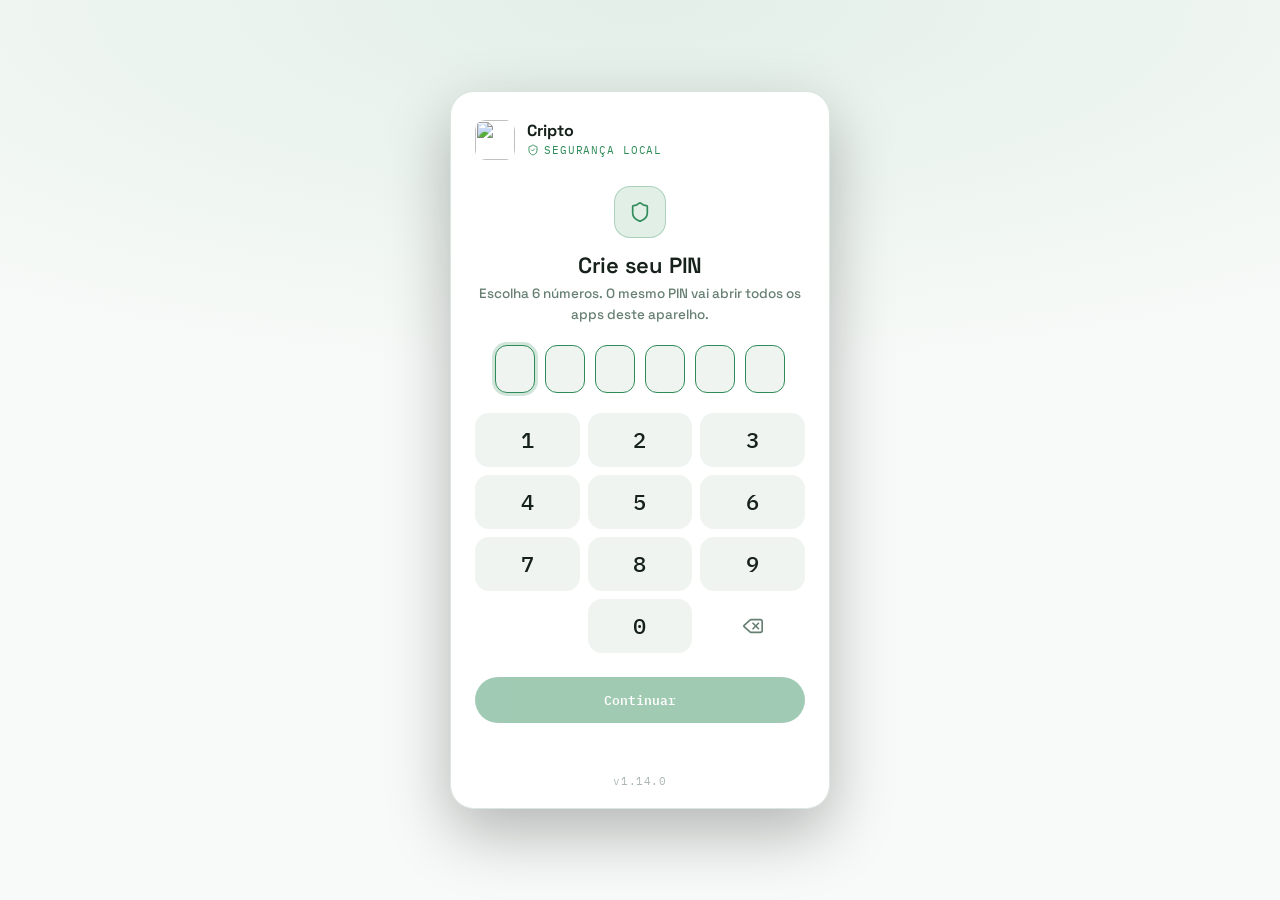
==== src/index.html @ 00a2be7e "fix: remove o salvamento automático em pasta (v1.14.0) O Chrome do Android não tem showDirectoryPick" ====
<!DOCTYPE html>
<html lang="pt-BR" class="vault-locked" data-vault-version="1.14.0" data-vault-app="cripito-sim" data-vault-name="Cripto">
<head>
<meta charset="UTF-8">
<meta name="viewport" content="width=device-width, initial-scale=1, viewport-fit=cover">
<meta http-equiv="Content-Security-Policy" content="default-src 'self'; script-src 'self' https://www.gstatic.com https://www.google.com; style-src 'self' 'unsafe-inline'; font-src 'self'; connect-src 'self' https://firestore.googleapis.com https://content-firebaseappcheck.googleapis.com https://www.google.com https://api.coingecko.com https://api.binance.com; img-src 'self' data:; frame-src https://www.google.com; object-src 'none'; base-uri 'self'; form-action 'self'; worker-src 'self'">
<meta name="referrer" content="no-referrer">
<title>Cripto — Conversor &amp; Portfólio</title>
<link rel="manifest" href="manifest.json">
<meta name="theme-color" content="#171D1A">
<meta name="mobile-web-app-capable" content="yes">
<meta name="apple-mobile-web-app-capable" content="yes">
<meta name="apple-mobile-web-app-status-bar-style" content="black-translucent">
<meta name="apple-mobile-web-app-title" content="Cripto">
<link rel="icon" href="icon-192.png">
<link rel="apple-touch-icon" href="icon-192.png">
<!-- Log de erros: primeiro script, para pegar erros desde o início -->
<script src="apoio/stk-pkg-erros.js" data-app="CRIPTO"></script>
<link rel="stylesheet" href="fonts/fonts.css">
<link rel="stylesheet" href="css/style.css">
<link rel="stylesheet" href="stk-pkg-secure-ui.css">
<link rel="stylesheet" href="apoio/apoio.css" id="dz-style">
</head>
<body>
  <div class="modal-overlay" id="securityModalOverlay" style="display:none;">
    <div class="modal-box">
      <div class="modal-header">
        <h1 style="font-size:20px; margin:0;">Segurança</h1>
        <button class="modal-close" id="closeSecurityModalBtn" aria-label="Fechar" type="button"><i data-icon="x" data-size="18"></i></button>
      </div>
      <div id="securityContent"></div>
    </div>
  </div>

  <div class="modal-overlay" id="certModalOverlay" style="display:none;">
    <div class="modal-box">
      <div class="modal-header">
        <h1 style="font-size:20px; margin:0;">Certificado digital</h1>
        <button class="modal-close" id="closeCertModalBtn" aria-label="Fechar" type="button"><i data-icon="x" data-size="18"></i></button>
      </div>
      <div id="certModalContent"></div>
    </div>
  </div>

  <div class="modal-overlay" id="taxModalOverlay" style="display:none;">
    <div class="modal-box" style="max-width:480px;">
      <div class="modal-header">
        <h1 style="font-size:20px; margin:0;">Relatório Fiscal &amp; IRPF</h1>
        <button class="modal-close" id="closeTaxModalBtn" aria-label="Fechar" type="button"><i data-icon="x" data-size="18"></i></button>
      </div>
      <div id="taxModalContent"></div>
    </div>
  </div>

  <div class="modal-overlay" id="fileAccessModalOverlay" style="display:none;">
    <div class="modal-box">
      <div class="modal-header">
        <h1 style="font-size:20px; margin:0;">Salvamento direto em arquivo</h1>
        <button class="modal-close" id="closeFileAccessModalBtn" aria-label="Fechar" type="button"><i data-icon="x" data-size="18"></i></button>
      </div>
      <div id="fileAccessContent"></div>
    </div>
  </div>

  <div class="wrap" id="appWrap">
    <header class="app-head">
      <div class="vp-bar" data-vault-profile-slot></div>
      <div class="app-head-text">
        <div class="eyebrow" id="headEyebrow">CRIPTO · CONVERSOR AO VIVO</div>
        <h1 id="headTitle">USD · BRL · Cripto</h1>
        <p class="lede" id="headLede">Cotações de cripto em dólar e em real.</p>
      </div>
    </header>

    <div class="tabs">
      <div class="tabs-indicator" id="tabsIndicator"></div>
      <button class="tab-btn active" data-tab="conversor" data-eyebrow="CRIPTO · CONVERSOR AO VIVO" data-title="USD · BRL · Cripto" data-lede="Cotações de cripto em dólar e em real.">Conversor</button>
      <button class="tab-btn" data-tab="simulador" data-eyebrow="CRIPTO · MEU PORTFÓLIO" data-title="Carteira Cripto" data-lede="Suas operações, saldo e resultado.">Portfólio</button>
      <button class="tab-btn" data-tab="metas" data-eyebrow="CRIPTO · SIMULADOR REVERSO" data-title="Meta de Lucro &amp; Capital" data-lede="Quanto investir para chegar ao lucro desejado.">Meta de Lucro</button>
    </div>

    <!-- CONVERSOR -->
    <div class="tab-panel active" id="panel-conversor">
      <div class="card" style="margin-bottom:20px; border-radius:20px;">
        <div class="input-row">
          <input class="amount-input" id="amountInput" type="number" inputmode="decimal" value="1" min="0" step="any" style="font-size:32px;">
          <select class="currency-select" id="fromCurrency"></select>
        </div>
        <div class="status-line">
          <span id="statusText">buscando preços…</span>
          <span id="statusTime"></span>
        </div>
      </div>

      <div class="search-wrap">
        <input type="text" id="assetSearchInput" placeholder="Filtrar moedas por nome ou símbolo (ex: btc, sol, cardano)..." class="search-input">
      </div>

      <div id="results"></div>
      <div id="favoritesEditor" style="display:none;"></div>

      <div class="sparkline-wrap" id="sparklineWrap" style="display:none;">
        <div class="label" id="sparklineLabel"></div>
        <div id="sparklineSvg"></div>
      </div>

      <div class="ticker" id="ticker"></div>
    </div>

    <!-- PORTFÓLIO -->
    <div class="tab-panel" id="panel-simulador">
      <div class="hero">
        <div class="hero-label">PATRIMÔNIO TOTAL</div>
        <div class="hero-amount" id="heroAmount">$0.00</div>
        <div class="hero-delta pos" id="heroDelta">+$0.00</div>
      </div>

      <div class="portfolio-bar">
        <select id="portfolioSelect"></select>
        <button class="icon-btn" id="newPortfolioBtn"><i data-icon="plus" data-size="15"></i> Nova</button>
        <button class="icon-btn" id="renamePortfolioBtn"><i data-icon="pencil" data-size="15"></i> Renomear</button>
        <button class="icon-btn" id="deletePortfolioBtn"><i data-icon="trash" data-size="15"></i> Excluir</button>
      </div>

      <div id="alertBanners"></div>

      <section>
        <div class="card" style="display:flex; flex-direction:column; gap:10px;">
          <!-- Segurança fica em Configurações (menu ⋮); o botão segue aqui, oculto, para o app.js. -->
          <button class="icon-btn" id="openSecurityBtn" style="display:none"></button>
          <div class="security-row" style="border-bottom:none; padding:0;">
            <div>
              <div class="label">Fiscal &amp; IRPF</div>
              <div class="desc">Alienações mensais (limite R$ 35k), apuração de ganho de capital e DeCripto</div>
            </div>
            <button class="icon-btn" id="openTaxModalBtn"><i data-icon="file-text" data-size="15"></i> Ver Relatório</button>
          </div>
        </div>
      </section>

      <section>
        <h2>Saldo em conta <span style="font-size:11px; color:var(--ink-dim);">(depósitos também em blockchain — imutáveis)</span></h2>
        <div class="stat-grid-2" style="margin-bottom:12px;">
          <div class="stat-card-2">
            <div class="k">NÃO ALOCADO</div>
            <div class="v" id="cashBalanceValue"></div>
          </div>
          <div class="stat-card-2">
            <div class="k">PATRIMÔNIO (SALDO+ATIVOS)</div>
            <div class="v" id="netWorthValue"></div>
          </div>
        </div>
        <div class="card">
          <div style="display:flex; gap:10px;">
            <input type="number" id="depositInput" placeholder="Valor (USD)" step="any" style="flex:1; min-width:0;">
            <button class="io-btn" id="depositBtn" style="flex:0 0 auto; min-width:auto; padding:10px 16px;">Adicionar saldo</button>
          </div>
          <div id="depositList"></div>
          <div class="checkbox-row">
            <input type="checkbox" id="blockOverdraftCheck">
            <label for="blockOverdraftCheck" style="margin:0;">Bloquear compras que excedam o saldo disponível</label>
          </div>
        </div>
      </section>

      <section>
        <h2>Alocação da carteira</h2>
        <div class="card">
          <div class="allocation-bar" id="allocationBar"></div>
          <div class="allocation-legend" id="allocationLegend"></div>
        </div>
      </section>

      <section>
        <h2>Evolução do patrimônio</h2>
        <div class="card">
          <div class="chart-header">
            <div class="chart-periods" id="chartPeriodControls">
              <button class="chart-period-btn" data-period="24h">24H</button>
              <button class="chart-period-btn" data-period="7d">7D</button>
              <button class="chart-period-btn" data-period="30d">30D</button>
              <button class="chart-period-btn active" data-period="all">TUDO</button>
            </div>
            <span style="font-family:'IBM Plex Mono',monospace; font-size:11px; color:var(--ink-dim);" id="chartRangeSummary"></span>
          </div>
          <div id="netWorthChart"></div>
          <div class="chart-hover-info" id="chartHoverInfo" style="display:none;">
            <span id="chartHoverDate"></span>
            <span id="chartHoverVal" style="font-weight:600; color:var(--accent);"></span>
          </div>
        </div>
      </section>

      <section id="registrarSection">
        <h2>Registrar operação</h2>
        <div class="card">
          <form class="trade-form" id="tradeForm">
            <div class="full type-toggle">
              <button type="button" data-type="buy" class="active">Compra</button>
              <button type="button" data-type="sell">Venda</button>
            </div>
            <div>
              <label>Ativo</label>
              <select id="assetSelect"></select>
            </div>
            <div>
              <label>Valor da operação (USD)</label>
              <input type="number" id="valueInput" step="any" min="0" placeholder="0.00">
            </div>
            <div class="full">
              <label>Preço por unidade (USD) — cotação de mercado em tempo real</label>
              <input type="number" id="priceInput" step="any" min="0" readonly>
            </div>
            <div>
              <label for="feeInput">Taxa da corretora</label>
              <div class="fee-row">
                <input type="number" id="feeInput" step="any" min="0" placeholder="0">
                <select id="feeUnitSelect" aria-label="Unidade da taxa">
                  <option value="pct">%</option>
                  <option value="usd">USD</option>
                </select>
              </div>
            </div>
            <div>
              <label for="spreadInput">Spread/slippage estimado (%)</label>
              <input type="number" id="spreadInput" step="any" min="0" max="50" placeholder="1">
            </div>
            <div class="full">
              <label for="custodySelect">Local de custódia (define o regime fiscal)</label>
              <select id="custodySelect">
                <option value="national">Exchange nacional (ganho de capital mensal, isenção R$ 35 mil)</option>
                <option value="foreign">Exterior / autocustódia (Lei 14.754/2023: 15% ao ano)</option>
              </select>
            </div>
            <div class="full" id="qtyPreview" style="font-family:'IBM Plex Mono',monospace; font-size:12.5px; color:var(--ink-dim);"></div>
            <div class="full" style="font-size:11.5px; color:var(--ink-dim); line-height:1.5;">
              O preço é a cotação média de mercado; o spread estimado simula a diferença até o preço realmente executado. Taxa e spread entram no custo (compra) ou reduzem o valor recebido (venda). Vender cripto por USDT ou outra stablecoin é permuta tributável, igual a vender por reais.
            </div>
            <button type="submit" class="submit-btn" id="submitBtn">Registrar compra</button>
          </form>
        </div>
      </section>

      <section>
        <h2>Resumo da carteira</h2>
        <div class="card" id="summaryCard"></div>
      </section>

      <section>
        <h2>Alertas de preço</h2>
        <div class="card">
          <div class="alert-form">
            <select id="alertAsset"></select>
            <select id="alertDirection">
              <option value="above">Acima de</option>
              <option value="below">Abaixo de</option>
            </select>
            <input type="number" id="alertTarget" step="any" min="0" placeholder="Preço USD">
            <button type="button" class="submit-btn full" id="addAlertBtn">Criar alerta</button>
          </div>
          <div id="alertList"></div>
        </div>
      </section>

      <section>
        <h2>Histórico de operações <span style="font-size:11px; color:var(--ink-dim);">(blockchain local — imutável)</span></h2>
        <div class="card" id="historyCard"></div>
        <div class="io-buttons">
          <button class="io-btn" id="verifyChainBtn"><i data-icon="shield-check" data-size="15"></i> Verificar integridade</button>
        </div>
        <div class="status" id="chainStatus"></div>
        <!-- Backup e arquivo ficam em Configurações (menu ⋮), que aciona estes botões ocultos. -->
        <div class="io-buttons" style="display:none">
          <button class="io-btn" id="connectFileBtn"><i data-icon="link" data-size="15"></i> Conectar arquivo JSON</button>
          <button class="io-btn" id="exportBtn"><i data-icon="download" data-size="15"></i> Exportar JSON</button>
          <button class="io-btn" id="exportCsvBtn"><i data-icon="file-text" data-size="15"></i> Exportar CSV (Extrato)</button>
          <button class="io-btn" id="importBtn"><i data-icon="upload" data-size="15"></i> Importar JSON</button>
          <input type="file" id="importFile" accept="application/json">
        </div>
        <div class="status" id="ioStatus"></div>
        <div class="status" id="fileStatus"></div>
      </section>

      <button class="fab" id="fabAddTrade" title="Registrar operação" aria-label="Registrar operação" type="button"><i data-icon="plus" data-size="26"></i></button>
    </div>

    <!-- META DE LUCRO -->
    <div class="tab-panel" id="panel-metas">
      <section>
        <div class="card" style="margin-bottom:20px;">
          <div style="font-size:13px; color:var(--ink-dim); margin-bottom:16px; line-height:1.5;">
            Defina quanto você quer lucrar. O simulador calcula quanto capital bruto é preciso alocar em cada cenário para o lucro líquido de 15% de IR atingir a meta. Os rendimentos são hipóteses sem fonte, não previsão nem promessa de retorno; renda passiva (lending/staking) também é tributável.
          </div>
          <form id="targetProfitForm" style="display:flex; gap:12px; flex-wrap:wrap; margin-bottom:16px; align-items:flex-end;">
            <div style="flex:1; min-width:160px;">
              <label for="profitTargetInput" style="font-size:11px; text-transform:uppercase; letter-spacing:0.04em; color:var(--ink-dim); display:block; margin-bottom:6px;">Lucro desejado (USD)</label>
              <input type="number" id="profitTargetInput" value="4" min="0" step="any" required placeholder="Ex: 4" style="width:100%; box-sizing:border-box; font-size:18px; font-weight:600;">
            </div>
            <div style="flex:1; min-width:180px;">
              <label for="profitPeriodSelect" style="font-size:11px; text-transform:uppercase; letter-spacing:0.04em; color:var(--ink-dim); display:block; margin-bottom:6px;">Periodicidade</label>
              <select id="profitPeriodSelect" style="width:100%; box-sizing:border-box; font-size:14px;">
                <option value="month" selected>Por Mês (ex: U$ 4/mês = U$ 48/ano)</option>
                <option value="year">Por Ano (ex: U$ 48/ano)</option>
              </select>
            </div>
            <button type="submit" id="calculateTargetProfitBtn" class="submit-btn">Calcular</button>
          </form>
          <div style="overflow-x:auto;">
            <table class="target-table" style="width:100%; border-collapse:collapse; font-size:13.5px; text-align:left;">
              <thead>
                <tr style="border-bottom:1px solid var(--line); color:var(--ink-dim); font-size:11px; text-transform:uppercase; letter-spacing:0.05em;">
                  <th style="padding:12px 10px;">Cenário de Mercado</th>
                  <th style="padding:12px 10px; text-align:center;">Rendimento hipotético</th>
                  <th style="padding:12px 10px; text-align:right;">Capital bruto (USD)</th>
                  <th style="padding:12px 10px; text-align:right;">Observação</th>
                </tr>
              </thead>
              <tbody id="targetProfitTableBody"></tbody>
            </table>
          </div>
        </div>
      </section>
    </div>

    <footer>
      Preços via CoinGecko, atualizados a cada 20 segundos. O histórico de operações e depósitos de saldo fica numa blockchain local (cadeia de blocos com hash SHA-256) dentro deste navegador — cada ação vira um bloco imutável, verificável a qualquer momento pelo botão "Verificar integridade". Isso é uma cadeia local, não uma rede distribuída como Bitcoin/Ethereum. PIN, bloqueio automático e demais configurações ficam em Configurações (menu ⋮ no topo). Arquivos exportados ou conectados são protegidos por PIN e criptografia AES-256-GCM. Ganho realizado considera o custo médio no momento de cada venda.
      <div id="fiscalDisclaimers" style="margin-top:10px; padding:10px; border-left:3px solid var(--warn); background:var(--surface-2); border-radius:6px;">
        <strong>Avisos importantes:</strong>
        <ol style="margin:6px 0 0 18px; padding:0;">
          <li>Simulação educativa: não substitui contador, o GCAP nem a declaração de ajuste anual.</li>
          <li>O regime depende do local de custódia: exchange nacional (ganho de capital mensal, isenção de R$ 35 mil, DARF 4600) ou exterior (Lei 14.754/2023: 15% fixo, apuração anual na declaração, sem isenção de R$ 35 mil e sem DARF mensal).</li>
          <li>O câmbio USD/BRL usado é indicativo (mercado/cripto), não a PTAX do Banco Central, que é a cotação oficial da apuração.</li>
          <li>Os rendimentos da Meta de Lucro são hipóteses sem fonte, não promessa nem previsão de retorno; renda passiva (lending/staking) também é tributável.</li>
          <li>Legislação vigente em set/2026. A MP 1.303/2025 (alíquota única) caducou, mas o tema pode voltar; confira as regras antes de decidir.</li>
        </ol>
      </div>
    </footer>
  </div>

<script src="finance-engine.js"></script>
<script src="stk-pkg-financ-icons.js"></script>
<script src="stk-pkg-secure-vault.js"></script>
<script src="stk-pkg-secure-ui.js"></script>
<script src="js/app.js"></script>
<script src="apoio/stk-pkg-feedback.js"></script>
<script src="apoio/stk-pkg-doacao.js" data-app="CRIPTO" data-flutuante="false"></script>
</body>
</html>
---- src/fonts/fonts.css ----
/* Fontes servidas pelo próprio app (sem Google): Space Grotesk e IBM Plex Mono, licença SIL OFL 1.1. Só latin e latin-ext. */
@font-face {
  font-family: 'IBM Plex Mono';
  font-style: normal;
  font-weight: 400;
  font-display: swap;
  src: url(ibm-plex-mono-latin-ext-400.woff2) format('woff2');
  unicode-range: U+0100-02BA, U+02BD-02C5, U+02C7-02CC, U+02CE-02D7, U+02DD-02FF, U+0304, U+0308, U+0329, U+1D00-1DBF, U+1E00-1E9F, U+1EF2-1EFF, U+2020, U+20A0-20AB, U+20AD-20C0, U+2113, U+2C60-2C7F, U+A720-A7FF;
}
@font-face {
  font-family: 'IBM Plex Mono';
  font-style: normal;
  font-weight: 400;
  font-display: swap;
  src: url(ibm-plex-mono-latin-400.woff2) format('woff2');
  unicode-range: U+0000-00FF, U+0131, U+0152-0153, U+02BB-02BC, U+02C6, U+02DA, U+02DC, U+0304, U+0308, U+0329, U+2000-206F, U+20AC, U+2122, U+2191, U+2193, U+2212, U+2215, U+FEFF, U+FFFD;
}
@font-face {
  font-family: 'IBM Plex Mono';
  font-style: normal;
  font-weight: 500;
  font-display: swap;
  src: url(ibm-plex-mono-latin-ext-500.woff2) format('woff2');
  unicode-range: U+0100-02BA, U+02BD-02C5, U+02C7-02CC, U+02CE-02D7, U+02DD-02FF, U+0304, U+0308, U+0329, U+1D00-1DBF, U+1E00-1E9F, U+1EF2-1EFF, U+2020, U+20A0-20AB, U+20AD-20C0, U+2113, U+2C60-2C7F, U+A720-A7FF;
}
@font-face {
  font-family: 'IBM Plex Mono';
  font-style: normal;
  font-weight: 500;
  font-display: swap;
  src: url(ibm-plex-mono-latin-500.woff2) format('woff2');
  unicode-range: U+0000-00FF, U+0131, U+0152-0153, U+02BB-02BC, U+02C6, U+02DA, U+02DC, U+0304, U+0308, U+0329, U+2000-206F, U+20AC, U+2122, U+2191, U+2193, U+2212, U+2215, U+FEFF, U+FFFD;
}
@font-face {
  font-family: 'IBM Plex Mono';
  font-style: normal;
  font-weight: 600;
  font-display: swap;
  src: url(ibm-plex-mono-latin-ext-600.woff2) format('woff2');
  unicode-range: U+0100-02BA, U+02BD-02C5, U+02C7-02CC, U+02CE-02D7, U+02DD-02FF, U+0304, U+0308, U+0329, U+1D00-1DBF, U+1E00-1E9F, U+1EF2-1EFF, U+2020, U+20A0-20AB, U+20AD-20C0, U+2113, U+2C60-2C7F, U+A720-A7FF;
}
@font-face {
  font-family: 'IBM Plex Mono';
  font-style: normal;
  font-weight: 600;
  font-display: swap;
  src: url(ibm-plex-mono-latin-600.woff2) format('woff2');
  unicode-range: U+0000-00FF, U+0131, U+0152-0153, U+02BB-02BC, U+02C6, U+02DA, U+02DC, U+0304, U+0308, U+0329, U+2000-206F, U+20AC, U+2122, U+2191, U+2193, U+2212, U+2215, U+FEFF, U+FFFD;
}
@font-face {
  font-family: 'Space Grotesk';
  font-style: normal;
  font-weight: 500;
  font-display: swap;
  src: url(space-grotesk-latin-ext.woff2) format('woff2');
  unicode-range: U+0100-02BA, U+02BD-02C5, U+02C7-02CC, U+02CE-02D7, U+02DD-02FF, U+0304, U+0308, U+0329, U+1D00-1DBF, U+1E00-1E9F, U+1EF2-1EFF, U+2020, U+20A0-20AB, U+20AD-20C0, U+2113, U+2C60-2C7F, U+A720-A7FF;
}
@font-face {
  font-family: 'Space Grotesk';
  font-style: normal;
  font-weight: 500;
  font-display: swap;
  src: url(space-grotesk-latin.woff2) format('woff2');
  unicode-range: U+0000-00FF, U+0131, U+0152-0153, U+02BB-02BC, U+02C6, U+02DA, U+02DC, U+0304, U+0308, U+0329, U+2000-206F, U+20AC, U+2122, U+2191, U+2193, U+2212, U+2215, U+FEFF, U+FFFD;
}
@font-face {
  font-family: 'Space Grotesk';
  font-style: normal;
  font-weight: 600;
  font-display: swap;
  src: url(space-grotesk-latin-ext.woff2) format('woff2');
  unicode-range: U+0100-02BA, U+02BD-02C5, U+02C7-02CC, U+02CE-02D7, U+02DD-02FF, U+0304, U+0308, U+0329, U+1D00-1DBF, U+1E00-1E9F, U+1EF2-1EFF, U+2020, U+20A0-20AB, U+20AD-20C0, U+2113, U+2C60-2C7F, U+A720-A7FF;
}
@font-face {
  font-family: 'Space Grotesk';
  font-style: normal;
  font-weight: 600;
  font-display: swap;
  src: url(space-grotesk-latin.woff2) format('woff2');
  unicode-range: U+0000-00FF, U+0131, U+0152-0153, U+02BB-02BC, U+02C6, U+02DA, U+02DC, U+0304, U+0308, U+0329, U+2000-206F, U+20AC, U+2122, U+2191, U+2193, U+2212, U+2215, U+FEFF, U+FFFD;
}
@font-face {
  font-family: 'Space Grotesk';
  font-style: normal;
  font-weight: 700;
  font-display: swap;
  src: url(space-grotesk-latin-ext.woff2) format('woff2');
  unicode-range: U+0100-02BA, U+02BD-02C5, U+02C7-02CC, U+02CE-02D7, U+02DD-02FF, U+0304, U+0308, U+0329, U+1D00-1DBF, U+1E00-1E9F, U+1EF2-1EFF, U+2020, U+20A0-20AB, U+20AD-20C0, U+2113, U+2C60-2C7F, U+A720-A7FF;
}
@font-face {
  font-family: 'Space Grotesk';
  font-style: normal;
  font-weight: 700;
  font-display: swap;
  src: url(space-grotesk-latin.woff2) format('woff2');
  unicode-range: U+0000-00FF, U+0131, U+0152-0153, U+02BB-02BC, U+02C6, U+02DA, U+02DC, U+0304, U+0308, U+0329, U+2000-206F, U+20AC, U+2122, U+2191, U+2193, U+2212, U+2215, U+FEFF, U+FFFD;
}
---- src/css/style.css ----
:root {
    --bg: #0E1210; --surface: #171D1A; --surface-2: #202824; --line: #2C3733;
    --ink: #EAF0EC; --ink-dim: #8FA098; --accent: #6FCF97; --accent-dim: #4A8A67;
    --up: #6FCF97; --down: #E08585; --warn: #E0C185;
    box-sizing: border-box;
    padding-top: env(safe-area-inset-top, 0px);
    padding-bottom: env(safe-area-inset-bottom, 0px);
  }
  * { box-sizing: inherit; }
  html { scroll-padding-top: env(safe-area-inset-top, 0px); }
  html, body { margin: 0; background: var(--bg); color: var(--ink); font-family: 'Space Grotesk', sans-serif; }
  .wrap { max-width: 700px; margin: 0 auto; padding: 28px 20px 60px; }

  .tabs { display: flex; gap: 0; background: var(--surface); border: 1px solid var(--line); border-radius: 999px; padding: 4px; margin-bottom: 26px; position: sticky; top: env(safe-area-inset-top, 0px); z-index: 10; }
  .tabs-indicator { position: absolute; top: 4px; bottom: 4px; width: calc((100% - 8px) / 4); background: var(--surface-2); border-radius: 999px; left: 4px; transition: transform .25s ease; z-index: 0; }
  .tab-btn { flex: 1 1 auto; white-space: nowrap; position: relative; z-index: 1; padding: 11px 6px; border: none; border-radius: 999px; background: transparent; color: var(--ink-dim); font-family: 'IBM Plex Mono', monospace; font-size: 12px; cursor: pointer; text-align: center; }
  .tab-btn.active { color: var(--accent); }
  .tab-panel { display: none; }
  .tab-panel.active { display: block; }

  /* hero de patrimônio */
  .hero { text-align: center; padding: 8px 0 24px; }
  .hero .hero-label { font-family: 'IBM Plex Mono', monospace; font-size: 12px; color: var(--ink-dim); margin-bottom: 8px; }
  .hero .hero-amount { font-size: 42px; font-weight: 700; letter-spacing: -0.01em; font-family: 'Space Grotesk', sans-serif; }
  .hero .hero-delta { display: inline-flex; align-items: center; gap: 5px; margin-top: 10px; padding: 5px 12px; border-radius: 999px; font-family: 'IBM Plex Mono', monospace; font-size: 13px; }
  .hero .hero-delta.pos { background: rgba(111,207,151,0.15); color: var(--up); }
  .hero .hero-delta.neg { background: rgba(224,133,133,0.15); color: var(--down); }

  /* grid de stat cards */
  .stat-grid-2 { display: grid; grid-template-columns: 1fr 1fr; gap: 10px; }
  .stat-card-2 { background: var(--surface); border-radius: 16px; padding: 14px 16px; }
  .stat-card-2 .k { font-family: 'IBM Plex Mono', monospace; font-size: 11px; color: var(--ink-dim); }
  .stat-card-2 .v { font-family: 'IBM Plex Mono', monospace; font-size: 19px; margin-top: 4px; }
  .stat-card-2 .v .secondary { font-size: 11px; }

  /* avatar circular por ativo */
  .asset-avatar { width: 38px; height: 38px; border-radius: 50%; display: inline-flex; align-items: center; justify-content: center; font-family: 'IBM Plex Mono', monospace; font-weight: 600; font-size: 13px; flex-shrink: 0; margin-right: 12px; }

  /* histórico em timeline */
  .timeline-item { display: flex; gap: 12px; padding: 11px 0; border-bottom: 1px solid var(--line); }
  .timeline-item:last-child { border-bottom: none; }
  .timeline-dot { width: 8px; height: 8px; border-radius: 50%; margin-top: 7px; flex-shrink: 0; }
  .timeline-dot.buy, .timeline-dot.deposit { background: var(--up); }
  .timeline-dot.sell { background: var(--down); }
  .timeline-text { flex: 1; min-width: 0; }
  .timeline-text .main { font-size: 14.5px; }
  .timeline-text .sub { font-family: 'IBM Plex Mono', monospace; font-size: 11.5px; color: var(--ink-dim); margin-top: 2px; }

  /* botão de ação flutuante */
  .fab { position: fixed; right: 20px; bottom: calc(20px + env(safe-area-inset-bottom, 0px)); width: 56px; height: 56px; border-radius: 50%; background: var(--accent); color: #0E1210; border: none; font-size: 26px; line-height: 1; display: flex; align-items: center; justify-content: center; box-shadow: 0 8px 24px rgba(111,207,151,0.35); cursor: pointer; z-index: 20; }

  header { margin-bottom: 22px; }
  .eyebrow { font-family: 'IBM Plex Mono', monospace; font-size: 12px; color: var(--accent); margin-bottom: 6px; }
  h1 { font-size: clamp(24px, 5.5vw, 32px); font-weight: 600; margin: 0; line-height: 1.1; }

  section { margin-bottom: 26px; }
  h2 { font-size: 15px; font-weight: 500; color: var(--ink-dim); margin: 0 0 12px; font-family: 'Space Grotesk', sans-serif; }

  .card { background: var(--surface); border: 1px solid var(--line); border-radius: 16px; padding: 18px; }

  .amount-input, select, input[type=number], input[type=text], input[type=password] {
    background: var(--surface-2); border: 1px solid var(--line); border-radius: 4px; color: var(--ink);
    font-family: 'IBM Plex Mono', monospace; font-size: 15px; padding: 10px 12px; width: 100%;
  }

  /* Remove as setas (spin buttons) nativas de inputs numéricos */
  input[type=number]::-webkit-inner-spin-button,
  input[type=number]::-webkit-outer-spin-button {
    -webkit-appearance: none;
    margin: 0;
  }
  input[type=number] {
    -moz-appearance: textfield;
    appearance: textfield;
  }

  input[readonly] { color: var(--ink-dim); cursor: not-allowed; }
  .amount-input { flex: 1; font-size: 20px; padding: 12px 14px; }
  .currency-select { width: 110px; font-size: 15px; border-radius: 999px !important; text-align: center; }
  .input-row { display: flex; gap: 10px; align-items: stretch; }
  .status-line { font-family: 'IBM Plex Mono', monospace; font-size: 12px; color: var(--ink-dim); margin-top: 12px; display: flex; justify-content: space-between; flex-wrap: wrap; gap: 6px; }
  .status-line .live { color: var(--accent); }

  .result-row, .summary-row, .history-row, .deposit-row, .alert-row { display: flex; justify-content: space-between; align-items: center; padding: 13px 0; border-bottom: 1px solid var(--line); gap: 12px; }
  .result-row:last-child, .summary-row:last-child, .history-row:last-child, .deposit-row:last-child, .alert-row:last-child { border-bottom: none; }
  .result-row .label { display: flex; align-items: center; gap: 8px; }
  .result-row .symbol { font-family: 'IBM Plex Mono', monospace; font-size: 12px; color: var(--ink-dim); }
  .result-row .name, .summary-row .asset-name { font-size: 16px; }
  .result-row .value { font-family: 'IBM Plex Mono', monospace; font-size: 18px; text-align: right; white-space: nowrap; }
  .change { font-family: 'IBM Plex Mono', monospace; font-size: 11.5px; margin-left: 8px; }
  .secondary { font-family: 'IBM Plex Mono', monospace; font-size: 11.5px; color: var(--ink-dim); margin-top: 2px; }

  .ticker { margin-top: 20px; display: grid; grid-template-columns: repeat(auto-fit, minmax(130px, 1fr)); gap: 10px; }
  .ticker-item { background: var(--surface); border: 1px solid var(--line); border-radius: 6px; padding: 12px 14px; }
  .ticker-item .t-name { font-family: 'IBM Plex Mono', monospace; font-size: 11px; color: var(--ink-dim); }
  .ticker-item .t-price { font-family: 'IBM Plex Mono', monospace; font-size: 15px; margin-top: 4px; }

  .toggle-more-row {
    display: flex; justify-content: space-between; align-items: center;
    padding: 12px 0; font-family: 'IBM Plex Mono', monospace; font-size: 12.5px; color: var(--ink-dim);
  }
  .toggle-more-row button {
    background: none; border: 1px solid var(--line); border-radius: 4px; color: var(--accent);
    padding: 6px 12px; font-family: 'IBM Plex Mono', monospace; font-size: 12px; cursor: pointer;
  }
  .favorites-editor { background: var(--surface); border: 1px solid var(--line); border-radius: 6px; padding: 14px 16px; margin-top: 10px; }
  .favorites-editor .fe-title { font-size: 12px; color: var(--ink-dim); margin-bottom: 10px; font-family: 'IBM Plex Mono', monospace; }
  .favorites-editor label { display: flex; align-items: center; gap: 8px; font-family: 'Space Grotesk', sans-serif; font-size: 15px; color: var(--ink); padding: 6px 0; margin: 0; }
  .favorites-editor input[type=checkbox] { width: auto; }

  .sparkline-wrap { margin-top: 18px; }
  .sparkline-wrap .label { font-family: 'IBM Plex Mono', monospace; font-size: 11px; color: var(--ink-dim); margin-bottom: 6px; }

  .portfolio-bar { display: flex; gap: 8px; align-items: center; margin-bottom: 20px; flex-wrap: wrap; }
  .portfolio-bar select { flex: 1; min-width: 120px; }
  .icon-btn { background: var(--surface-2); border: 1px solid var(--line); border-radius: 4px; color: var(--ink); font-family: 'IBM Plex Mono', monospace; font-size: 13px; padding: 10px 12px; cursor: pointer; white-space: nowrap; }
  .icon-btn:hover { border-color: var(--accent-dim); }

  form.trade-form { display: grid; grid-template-columns: 1fr 1fr; gap: 10px; align-items: end; }
  form.trade-form .full { grid-column: 1 / -1; }
  /* celular: uma coluna, para a taxa e o spread não ficarem espremidos */
  @media (max-width: 520px) { form.trade-form { grid-template-columns: minmax(0, 1fr); } }
  .fee-row { display: flex; gap: 6px; }
  .fee-row input { flex: 1; min-width: 0; }
  .fee-row select { flex: 0 0 88px; width: 88px; }
  label { font-family: 'IBM Plex Mono', monospace; font-size: 11px; color: var(--ink-dim); display: block; margin-bottom: 5px; }
  .type-toggle { display: flex; gap: 8px; }
  .type-toggle button { flex: 1; padding: 10px; border-radius: 4px; border: 1px solid var(--line); background: var(--surface-2); color: var(--ink-dim); font-family: 'IBM Plex Mono', monospace; font-size: 13px; cursor: pointer; }
  .type-toggle button.active[data-type="buy"] { background: rgba(111,207,151,0.15); border-color: var(--accent); color: var(--accent); }
  .type-toggle button.active[data-type="sell"] { background: rgba(224,133,133,0.15); border-color: var(--down); color: var(--down); }
  .submit-btn { grid-column: 1 / -1; margin-top: 4px; padding: 13px; border-radius: 999px; border: none; background: var(--accent); color: #0E1210; font-family: 'IBM Plex Mono', monospace; font-size: 14px; font-weight: 600; cursor: pointer; }

  .summary-row .asset-meta { font-family: 'IBM Plex Mono', monospace; font-size: 11.5px; color: var(--ink-dim); margin-top: 3px; }
  .summary-row .figures { text-align: right; }
  .summary-row .value { font-family: 'IBM Plex Mono', monospace; font-size: 16px; }
  .summary-row .gain { font-family: 'IBM Plex Mono', monospace; font-size: 12.5px; margin-top: 3px; }
  .gain.pos { color: var(--up); }
  .gain.neg { color: var(--down); }
  .totals { margin-top: 6px; padding-top: 14px; border-top: 1px solid var(--line); display: flex; justify-content: space-between; align-items: baseline; }
  .totals .label { color: var(--ink-dim); font-size: 13px; }
  .totals .value { font-family: 'IBM Plex Mono', monospace; font-size: 20px; }
  .totals .value .secondary { display: block; font-size: 11px; }

  .checkbox-row { display: flex; align-items: center; gap: 8px; margin-top: 14px; font-family: 'IBM Plex Mono', monospace; font-size: 12.5px; color: var(--ink-dim); }
  .checkbox-row input { width: auto; }

  .allocation-bar { display: flex; height: 26px; border-radius: 5px; overflow: hidden; margin-bottom: 12px; border: 1px solid var(--line); }
  .allocation-legend { display: flex; flex-wrap: wrap; gap: 10px 16px; font-family: 'IBM Plex Mono', monospace; font-size: 12px; }
  .allocation-legend .swatch { display: inline-block; width: 9px; height: 9px; border-radius: 2px; margin-right: 6px; }
  .allocation-legend .item { display: flex; align-items: center; color: var(--ink-dim); }

  .history-row { font-size: 14px; }
  .history-row .tag, .deposit-row .tag { font-family: 'IBM Plex Mono', monospace; font-size: 10.5px; padding: 2px 7px; border-radius: 3px; margin-right: 8px; }
  .tag.buy { background: rgba(111,207,151,0.15); color: var(--accent); }
  .tag.sell { background: rgba(224,133,133,0.15); color: var(--down); }
  .tag.deposit { background: rgba(111,207,151,0.15); color: var(--accent); }
  .history-row .details, .deposit-row .details { font-family: 'IBM Plex Mono', monospace; font-size: 12.5px; color: var(--ink-dim); }
  .history-row .del, .deposit-row .del, .alert-row .del { background: none; border: none; color: var(--ink-dim); cursor: pointer; font-size: 16px; padding: 4px 8px; }
  .history-row .del:hover, .deposit-row .del:hover, .alert-row .del:hover { color: var(--down); }
  .empty-note { color: var(--ink-dim); font-size: 14px; padding: 10px 0; }

  .io-buttons { display: flex; gap: 10px; margin-top: 16px; flex-wrap: wrap; }
  .io-btn { flex: 1; min-width: 140px; padding: 10px; border-radius: 4px; border: 1px solid var(--line); background: var(--surface-2); color: var(--ink); font-family: 'IBM Plex Mono', monospace; font-size: 12.5px; cursor: pointer; text-align: center; }
  .io-btn:hover { border-color: var(--accent-dim); }
  #importFile { display: none; }
  .status { font-family: 'IBM Plex Mono', monospace; font-size: 11px; color: var(--ink-dim); margin-top: 10px; }

  .alert-banner { background: rgba(224,193,133,0.15); border: 1px solid var(--warn); color: var(--warn); border-radius: 6px; padding: 12px 14px; margin-bottom: 16px; font-size: 14px; display: flex; justify-content: space-between; align-items: center; gap: 10px; }
  .alert-banner button { background: none; border: none; color: var(--warn); cursor: pointer; font-size: 14px; }

  .alert-form { display: grid; grid-template-columns: 1fr 1fr 1fr; gap: 8px; margin-bottom: 4px; }
  .alert-form .full { grid-column: 1/-1; }
  .alert-row .details { font-family: 'IBM Plex Mono', monospace; font-size: 12.5px; }

  footer { margin-top: 10px; font-size: 12px; color: var(--ink-dim); line-height: 1.6; }

  .lock-screen {
    position: fixed; inset: 0; z-index: 1000; background: var(--bg);
    display: flex; align-items: center; justify-content: center;
    padding: 20px; padding-top: env(safe-area-inset-top, 20px);
  }
  .lock-box { width: 100%; max-width: 320px; }
  .pin-input {
    width: 100%; text-align: center; font-size: 28px; letter-spacing: 12px;
    background: var(--surface); border: 1px solid var(--line); border-radius: 6px;
    color: var(--ink); padding: 16px; font-family: 'IBM Plex Mono', monospace;
  }
  .lock-error { color: var(--down); font-size: 12.5px; text-align: center; min-height: 18px; margin-top: 8px; font-family: 'IBM Plex Mono', monospace; }
  .security-row { display: flex; justify-content: space-between; align-items: center; gap: 10px; padding: 12px 0; border-bottom: 1px solid var(--line); }
  .security-row:last-child { border-bottom: none; }
  .security-row .label { font-size: 14px; }
  .security-row .desc { font-size: 12px; color: var(--ink-dim); margin-top: 2px; }
  .pin-setup-row { display: flex; flex-direction: column; gap: 8px; margin-top: 10px; }

  .modal-overlay {
    position: fixed; inset: 0; z-index: 900; background: rgba(0,0,0,0.55);
    display: flex; align-items: center; justify-content: center;
    padding: 20px; padding-top: env(safe-area-inset-top, 20px);
  }
  .modal-box {
    background: var(--surface); border: 1px solid var(--line); border-radius: 16px;
    padding: 20px; width: 100%; max-width: 420px; max-height: 85vh; overflow-y: auto;
  }
  .modal-header { display: flex; justify-content: space-between; align-items: center; margin-bottom: 8px; }
  .modal-close {
    background: none; border: none; color: var(--ink-dim); font-size: 18px;
    cursor: pointer; padding: 4px 8px; line-height: 1;
  }
  .modal-close:hover { color: var(--ink); }

  .help-steps { padding-left: 18px; margin: 10px 0; font-size: 14px; line-height: 1.6; }
  .help-steps li { margin-bottom: 6px; }
  .code-row { display: flex; gap: 8px; align-items: center; background: var(--surface-2); border: 1px solid var(--line); border-radius: 6px; padding: 8px 10px; margin: 10px 0; }
  .code-row code { flex: 1; font-family: 'IBM Plex Mono', monospace; font-size: 12.5px; color: var(--ink); overflow-x: auto; white-space: nowrap; }
  .code-row button { flex: 0 0 auto; background: var(--surface); border: 1px solid var(--line); border-radius: 4px; color: var(--ink); font-family: 'IBM Plex Mono', monospace; font-size: 11.5px; padding: 6px 10px; cursor: pointer; }
  .code-row button:hover { border-color: var(--accent-dim); }

  /* Gráfico interativo e períodos */
  .chart-header { display: flex; justify-content: space-between; align-items: center; margin-bottom: 12px; flex-wrap: wrap; gap: 8px; }
  .chart-periods { display: flex; gap: 4px; background: var(--surface-2); padding: 3px; border-radius: 999px; }
  .chart-period-btn { background: none; border: none; color: var(--ink-dim); font-family: 'IBM Plex Mono', monospace; font-size: 11px; padding: 4px 10px; border-radius: 999px; cursor: pointer; transition: all 0.2s; }
  .chart-period-btn.active { background: var(--surface); color: var(--accent); font-weight: 600; }
  .chart-hover-info { font-family: 'IBM Plex Mono', monospace; font-size: 12px; color: var(--ink); background: var(--surface-2); border: 1px solid var(--line); border-radius: 6px; padding: 7px 12px; margin-top: 10px; min-height: 32px; display: flex; justify-content: space-between; align-items: center; }

  /* Filtro de moedas no conversor */
  .search-wrap { margin-bottom: 14px; position: relative; }
  .search-input {
    width: 100%; background: var(--surface-2); border: 1px solid var(--line);
    border-radius: 999px; padding: 10px 16px; color: var(--ink);
    font-family: 'Space Grotesk', sans-serif; font-size: 14px; outline: none;
    box-sizing: border-box;
  }
  .search-input:focus { border-color: var(--accent); }

  /* Relatório Fiscal IRPF */
  .tax-badge { display: inline-flex; align-items: center; gap: 6px; padding: 4px 10px; border-radius: 999px; font-family: 'IBM Plex Mono', monospace; font-size: 11px; font-weight: 600; }
  .tax-badge.exempt { background: rgba(111,207,151,0.15); color: var(--up); }
  .tax-badge.taxable { background: rgba(224,133,133,0.15); color: var(--down); }
  .tax-stat-grid { display: grid; grid-template-columns: 1fr 1fr; gap: 10px; margin: 12px 0; }
  .tax-card { background: var(--surface-2); border: 1px solid var(--line); border-radius: 10px; padding: 12px; }
  .tax-card .k { font-size: 11px; color: var(--ink-dim); font-family: 'IBM Plex Mono', monospace; }
  .tax-card .v { font-size: 16px; font-family: 'IBM Plex Mono', monospace; margin-top: 4px; font-weight: 600; }
  .tax-notice { font-size: 12px; line-height: 1.5; color: var(--ink-dim); margin-top: 14px; padding: 10px; border-radius: 6px; background: var(--surface-2); border-left: 3px solid var(--warn); }

  /* Tema claro: segue o sistema do aparelho. */
  @media (prefers-color-scheme: light) {
    :root {
      --bg: #F7FAF8; --surface: #FFFFFF; --surface-2: #EFF4F0; --line: #DCE6E0;
      --ink: #16211B; --ink-dim: #667F72; --accent: #2E8B57; --accent-dim: #4EA976; --warn: #9A7B2E;
    }
  }
  .tab-btn { display: inline-flex; align-items: center; justify-content: center; gap: 5px; }

  /* Ícones SVG (stk-pkg-financ-icons.js) */
  .icon-btn, .io-btn, .modal-close, .fab, .del, .alert-banner button { display: inline-flex; align-items: center; justify-content: center; gap: 6px; }
  .live-dot { display: inline-block; width: 7px; height: 7px; margin-right: 6px; border-radius: 50%; background: currentColor; vertical-align: 1px; box-shadow: 0 0 0 3px color-mix(in srgb, currentColor 22%, transparent); }
---- src/stk-pkg-secure-ui.css ----
/* FINANC vault UI. Usa os tokens do app (--bg, --surface, --accent...) com fallback no tema escuro padrão. */
html.vault-locked body > :not(#vaultGate):not(.vault-dialog) { display:none !important; }
html.vault-locked body { min-height:100vh; min-height:100dvh; display:grid; place-items:center; margin:0; padding:20px 16px; box-sizing:border-box; background:var(--bg, #0e1210); color:var(--ink, #eaf0ec);
  background-image:radial-gradient(120% 60% at 50% 0%, color-mix(in srgb, var(--accent, #6fcf97) 10%, transparent), transparent 70%); }
.fi { display:inline-block; flex-shrink:0; vertical-align:middle; }

#vaultGate { box-sizing:border-box; width:min(100%, 380px); margin:0; padding:28px 24px 22px; text-align:center; background:var(--surface, #171d1a); color:var(--ink, #eaf0ec); border:1px solid var(--line, #2c3733); border-radius:24px; box-shadow:0 24px 64px rgba(0,0,0,.28); font:15px/1.5 'Space Grotesk', system-ui, sans-serif; }
#vaultGate [hidden], .vault-dialog [hidden] { display:none !important; }
.vault-brand { display:flex; align-items:center; gap:12px; margin-bottom:26px; text-align:left; }
.vault-logo { width:40px; height:40px; border-radius:10px; display:block; }
.vault-app-name { font-size:16px; font-weight:700; line-height:1.1; }
.vault-eyebrow { display:flex; align-items:center; gap:5px; margin-top:3px; color:var(--accent, #6fcf97); font:11px/1.4 'IBM Plex Mono', monospace; letter-spacing:.08em; }
.vault-badge { display:inline-grid; place-items:center; width:52px; height:52px; margin:0 auto 14px; border-radius:16px; color:var(--accent, #6fcf97); background:color-mix(in srgb, var(--accent, #6fcf97) 14%, transparent); border:1px solid color-mix(in srgb, var(--accent, #6fcf97) 30%, transparent); }
.vault-badge-danger { color:var(--down, #e08585); background:color-mix(in srgb, var(--down, #e08585) 14%, transparent); border-color:color-mix(in srgb, var(--down, #e08585) 30%, transparent); }
#vaultGate h1 { margin:0 0 6px; color:var(--ink, #eaf0ec); font-size:22px; line-height:1.2; letter-spacing:-.01em; }
#vaultGate p { margin:0 0 4px; color:var(--ink-dim, #8fa098); font-size:13.5px; line-height:1.5; }
#vaultForm { margin:20px 0 0; }

/* PIN: input real invisível sobre as 6 caixas */
.vault-pin-wrap { position:relative; margin:0 auto 20px; width:max-content; cursor:text; }
.vault-pin-input { position:absolute; inset:0; width:100%; height:100%; opacity:0; border:0; padding:0; margin:0; font-size:16px; caret-color:transparent; }
.vault-dots { display:flex; gap:10px; }
.vault-dots span { width:40px; height:48px; border-radius:12px; background:var(--surface-2, #202824); border:1px solid var(--line, #2c3733); display:grid; place-items:center; transition:border-color .15s, background .15s; }
.vault-dots span::after { content:''; width:12px; height:12px; border-radius:50%; background:var(--ink, #eaf0ec); transform:scale(0); transition:transform .15s; }
.vault-dots span.filled { border-color:color-mix(in srgb, var(--accent, #6fcf97) 55%, var(--line, #2c3733)); }
.vault-dots span.filled::after { transform:scale(1); }
.vault-pin-input:focus-visible + .vault-dots span:not(.filled) { border-color:var(--accent, #6fcf97); }
.vault-pin-input:focus-visible + .vault-dots span.filled + span:not(.filled), .vault-pin-input:focus-visible + .vault-dots span:first-child:not(.filled) { box-shadow:0 0 0 3px color-mix(in srgb, var(--accent, #6fcf97) 22%, transparent); }
.vault-shake { animation:vault-shake .4s; }
.vault-shake span { border-color:var(--down, #e08585) !important; }
@keyframes vault-shake { 20%,60% { transform:translateX(-8px); } 40%,80% { transform:translateX(8px); } }

/* Teclado numérico */
.vault-keypad { display:grid; grid-template-columns:repeat(3, 1fr); gap:8px; margin:0 0 16px; }
#vaultGate .vault-keypad button { height:54px; margin:0; display:grid; place-items:center; border-radius:14px; border:1px solid transparent; background:var(--surface-2, #202824); color:var(--ink, #eaf0ec); font:500 22px 'IBM Plex Mono', monospace; cursor:pointer; -webkit-tap-highlight-color:transparent; transition:background .12s, transform .08s; }
#vaultGate .vault-keypad button:hover { border-color:var(--line, #2c3733); }
#vaultGate .vault-keypad button:active { transform:scale(.96); background:color-mix(in srgb, var(--accent, #6fcf97) 18%, var(--surface-2, #202824)); }
#vaultGate .vault-keypad button[data-key=del] { background:transparent; color:var(--ink-dim, #8fa098); }
#vaultGate .vault-keypad .vault-key-bio { background:color-mix(in srgb, var(--accent, #6fcf97) 12%, transparent); color:var(--accent, #6fcf97); }
#vaultGate .vault-keypad .vault-key-bio.is-off { visibility:hidden; }
#vaultGate .vault-keypad button:disabled { opacity:.4; cursor:not-allowed; transform:none; }

.vault-field { display:block; margin:0 0 16px; text-align:left; color:var(--ink-dim, #8fa098); font:11px/1.4 'IBM Plex Mono', monospace; }
#vaultGate input:not(.vault-pin-input), .vault-dialog input { display:block; box-sizing:border-box; width:100%; padding:12px 14px; margin:7px 0 0; color:var(--ink, #eaf0ec); background:var(--surface-2, #202824); border:1px solid var(--line, #2c3733); border-radius:10px; outline:none; font:14px 'IBM Plex Mono', monospace; }
#vaultGate input:not(.vault-pin-input):focus, .vault-dialog input:focus { border-color:var(--accent, #6fcf97); box-shadow:0 0 0 3px color-mix(in srgb, var(--accent, #6fcf97) 18%, transparent); }
.vault-pin { text-align:center; font-size:22px !important; letter-spacing:.35em; }

/* Botões */
#vaultGate button, .vault-dialog button, #vaultProfileBtn, .vp-drawer button { display:inline-flex; align-items:center; justify-content:center; gap:8px; box-sizing:border-box; cursor:pointer; font:600 13px 'IBM Plex Mono', monospace; }
.vault-primary, .vault-secondary { width:100%; min-height:46px; padding:12px 16px; margin:8px 0 0; border-radius:999px; }
.vault-primary { border:0; background:var(--accent, #6fcf97); color:var(--bg, #0e1210); }
.vault-secondary { border:1px solid var(--line, #2c3733); background:var(--surface-2, #202824); color:var(--ink, #eaf0ec); }
#vaultGate .vault-primary:disabled { opacity:.45; cursor:not-allowed; }
.vault-footer { display:flex; justify-content:center; gap:18px; margin-top:12px; }
.vault-link { padding:8px 4px; border:0; background:none; color:var(--accent, #6fcf97); font-weight:500 !important; }
.vault-link:hover { text-decoration:underline; text-underline-offset:3px; }
#vaultGate :focus-visible, #vaultProfileBtn:focus-visible, .vp-drawer :focus-visible, .vault-dialog :focus-visible { outline:2px solid var(--accent, #6fcf97); outline-offset:2px; }

#vaultRecoveryCode { margin:16px 0 8px !important; padding:14px; border-radius:12px; background:var(--surface-2, #202824); border:1px dashed var(--line, #2c3733); overflow-wrap:anywhere; color:var(--ink, #eaf0ec) !important; font:13px/1.7 'IBM Plex Mono', monospace !important; user-select:all; }
#vaultMessage { min-height:1.4em; margin-top:10px !important; color:var(--down, #e08585) !important; font:12px/1.5 'IBM Plex Mono', monospace !important; }
#vaultSaveError { color:var(--down, #e08585); font:12px 'IBM Plex Mono', monospace; }
#vaultSaveError:not(:empty) { position:fixed; top:0; left:0; right:0; z-index:100000; padding:12px; background:#651d1d; color:white; }
#vaultGate.vault-busy p { color:var(--ink, #eaf0ec); }


.vault-dialog { box-sizing:border-box; width:min(calc(100% - 32px), 400px); border-radius:20px; padding:22px; background:var(--surface, #171d1a); color:var(--ink, #eaf0ec); border:1px solid var(--line, #2c3733); font-family:'Space Grotesk', system-ui, sans-serif; }
.vault-dialog::backdrop { background:rgba(0,0,0,.7); backdrop-filter:blur(2px); }
.vault-dialog-head { display:flex; align-items:center; gap:12px; margin-bottom:8px; }
.vault-dialog-head .vault-badge { width:40px; height:40px; margin:0; border-radius:12px; flex-shrink:0; }
.vault-dialog-head p { margin:0; font-size:14px; line-height:1.4; }
.vault-dialog-actions { display:flex; gap:8px; margin-top:14px; }
.vault-dialog-actions button { white-space:nowrap; flex:1; min-height:44px; padding:10px 16px; border-radius:999px; }
.vault-dialog-actions button:not([type=button]) { border:0; background:var(--accent, #6fcf97); color:var(--bg, #0e1210); }
.vault-dialog-actions button.vault-dialog-primary { border:0; background:var(--accent, #6fcf97); color:var(--bg, #0e1210); }
.vault-dialog-actions button[type=button]:not(.vault-dialog-primary) { border:1px solid var(--line, #2c3733); background:var(--surface-2, #202824); color:var(--ink, #eaf0ec); }

.vault-dim { display:block; color:var(--ink-dim, #8fa098); font-size:12.5px; line-height:1.45; margin:2px 0 0; }
.vault-code { margin:12px 0 4px; padding:12px; border-radius:12px; background:var(--surface-2, #202824); border:1px dashed var(--line, #2c3733); overflow-wrap:anywhere; font:13px/1.7 'IBM Plex Mono', monospace; user-select:all; }
.vault-dialog-actions button.vault-dialog-danger { border:0; background:var(--down, #e08585); color:var(--bg, #0e1210); }

/* Configurações: tela cheia (fs-sheet) ou aba do app (FinancSettings.mount) */
.fs-sheet { box-sizing:border-box; width:min(100%, 560px); max-width:100%; height:100%; max-height:100%; margin:0 0 0 auto; padding:0; border:0; border-left:1px solid var(--line, #2c3733); background:var(--bg, #0e1210); color:var(--ink, #eaf0ec); font-family:'Space Grotesk', system-ui, sans-serif; }
.fs-sheet::backdrop { background:rgba(0,0,0,.55); backdrop-filter:blur(2px); }
.fs-sheet[open] { display:flex; flex-direction:column; animation:fs-in .2s ease-out; }
@keyframes fs-in { from { transform:translateX(24px); opacity:0; } }
.fs-head { display:flex; align-items:center; gap:10px; padding:calc(12px + env(safe-area-inset-top, 0px)) 16px 12px; border-bottom:1px solid var(--line, #2c3733); background:var(--surface, #171d1a); }
.fs-head h2 { margin:0; font-size:18px; line-height:1.2; }
.fs-head span { font:11px 'IBM Plex Mono', monospace; color:var(--ink-dim, #8fa098); }
.fs-back { display:grid; place-items:center; width:40px; height:40px; border-radius:50%; border:1px solid var(--line, #2c3733); background:var(--surface-2, #202824); color:var(--ink, #eaf0ec); cursor:pointer; }
.fs-body { flex:1; overflow:auto; padding:8px 16px calc(24px + env(safe-area-inset-bottom, 0px)); }
.fs { font-family:'Space Grotesk', system-ui, sans-serif; color:var(--ink, #eaf0ec); }
.fs-group { margin:18px 0 0; }
.fs-title { margin:0 0 8px 4px; font:600 11px 'IBM Plex Mono', monospace; letter-spacing:.06em; text-transform:uppercase; color:var(--ink-dim, #8fa098); }
.fs-list { background:var(--surface, #171d1a); border:1px solid var(--line, #2c3733); border-radius:16px; overflow:hidden; }
.fs-row { display:flex; align-items:center; gap:12px; width:100%; box-sizing:border-box; min-height:60px; padding:12px 14px; border:0; border-top:1px solid var(--line, #2c3733); background:none; color:inherit; text-align:left; font:inherit; }
.fs-row:first-child { border-top:0; }
.fs-row[data-wide] { flex-wrap:wrap; }
.fs-row[data-wide] .fs-seg { flex-basis:100%; }
.fs-action { cursor:pointer; }
.fs-action:hover { background:var(--surface-2, #202824); }
.fs-action > .fi:last-child { color:var(--ink-dim, #8fa098); }
.fs-ic { display:grid; place-items:center; width:34px; height:34px; flex-shrink:0; border-radius:10px; background:var(--surface-2, #202824); color:var(--ink-dim, #8fa098); }
.fs-text { flex:1; min-width:0; display:flex; flex-direction:column; gap:2px; }
.fs-text b { font-size:14.5px; font-weight:600; }
.fs-text span { font-size:12.5px; line-height:1.4; color:var(--ink-dim, #8fa098); }
.fs-accent .fs-ic, .fs-accent b { color:var(--accent, #6fcf97); }
.fs-danger .fs-ic, .fs-danger b { color:var(--down, #e08585); }
.fs-danger .fs-ic { background:color-mix(in srgb, var(--down, #e08585) 12%, transparent); }
.fs-switch { position:relative; flex-shrink:0; width:46px; height:28px; padding:0; border-radius:999px; border:1px solid var(--line, #2c3733); background:var(--surface-2, #202824); cursor:pointer; transition:background .15s; }
.fs-switch span { position:absolute; top:3px; left:3px; width:20px; height:20px; border-radius:50%; background:var(--ink-dim, #8fa098); transition:transform .15s, background .15s; }
.fs-switch[aria-checked=true] { background:var(--accent, #6fcf97); border-color:var(--accent, #6fcf97); }
.fs-switch[aria-checked=true] span { transform:translateX(18px); background:var(--bg, #0e1210); }
.fs-switch:disabled { opacity:.4; cursor:not-allowed; }
.fs-select { flex-shrink:0; padding:8px 10px; border-radius:10px; border:1px solid var(--line, #2c3733); background:var(--surface-2, #202824); color:var(--ink, #eaf0ec); font:13px 'IBM Plex Mono', monospace; }
.fs-seg { display:flex; gap:4px; padding:4px; border-radius:999px; border:1px solid var(--line, #2c3733); background:var(--surface-2, #202824); }
.fs-seg button { flex:1; display:inline-flex; align-items:center; justify-content:center; gap:6px; padding:8px 6px; border:0; border-radius:999px; background:none; color:var(--ink-dim, #8fa098); font:600 12px 'IBM Plex Mono', monospace; cursor:pointer; }
.fs-seg button[aria-pressed=true] { background:var(--surface, #171d1a); color:var(--accent, #6fcf97); box-shadow:0 1px 3px rgba(0,0,0,.2); }
.fs-toast { min-height:1.4em; margin:14px 4px 0; font:12px/1.5 'IBM Plex Mono', monospace; color:var(--accent, #6fcf97); }
.fs-toast.fs-bad { color:var(--down, #e08585); }
.fs :focus-visible, .fs-sheet :focus-visible { outline:2px solid var(--accent, #6fcf97); outline-offset:2px; }
@media (max-width:560px) { .fs-sheet { border-left:0; } }
@media (prefers-reduced-motion: reduce) { .fs-sheet[open] { animation:none; } .fs-switch, .fs-switch span { transition:none; } }
@media (max-width:360px) { .vault-dots { gap:6px; } .vault-dots span { width:36px; height:44px; } #vaultGate { padding:24px 16px 18px; } }
@media (prefers-reduced-motion: reduce) { .vault-shake { animation:none; } .vault-dots span, .vault-dots span::after, .vault-keypad button { transition:none; } }
/* Blindagem contra estilos globais dos apps (select, h2, button) */
.fs .fs-select { width:auto !important; min-width:0; max-width:none; flex:0 0 auto; margin:0; height:auto; }
.fs-head h2 { border:0 !important; padding:0 !important; margin:0 !important; color:var(--ink, #eaf0ec) !important; font:700 18px/1.2 'Space Grotesk', system-ui, sans-serif !important; }
.fs .fs-row, .fs .fs-seg button, .fs .fs-switch, .fs-back { margin:0; box-shadow:none; text-transform:none; letter-spacing:normal; }
.fs .fs-title { border:0; padding:0; }
.vault-version { display:block; margin-top:14px; color:var(--ink-dim, #8fa098); opacity:.55; font:10.5px/1 'IBM Plex Mono', monospace; letter-spacing:.06em; }
#vaultBoot { color:var(--ink-dim, #8fa098); opacity:.6; font:11px/1 'IBM Plex Mono', monospace; letter-spacing:.06em; position:fixed; left:50%; top:50%; transform:translate(-50%, -50%); }

/* Menu do app: botão de 3 pontos ao lado do título + painel lateral à esquerda. */
#vaultProfileBtn { flex:none; width:40px; height:40px; padding:0; border:1px solid var(--line, #2c3733); border-radius:50%; background:var(--surface, #171d1a); color:var(--ink, #eaf0ec); -webkit-tap-highlight-color:transparent; transition:background .15s ease, border-color .15s ease, transform .1s ease; }
#vaultProfileBtn:hover { border-color:var(--accent, #6fcf97); background:color-mix(in srgb, var(--accent, #6fcf97) 10%, var(--surface, #171d1a)); }
#vaultProfileBtn:active { transform:scale(.94); }
.vp-avatar { display:grid; place-items:center; width:100%; height:100%; border-radius:50%; overflow:hidden; background:color-mix(in srgb, var(--accent, #6fcf97) 16%, var(--surface, #171d1a)); color:var(--accent, #6fcf97); }
.vp-avatar img { width:100%; height:100%; object-fit:cover; display:block; }
.vp-initials { font:700 14px/1 'Space Grotesk', system-ui, sans-serif; }
.vp-drawer { position:fixed; inset:0 auto 0 0; margin:0; width:min(340px, 88vw); max-width:none; height:100dvh; max-height:none; padding:0; border:0; border-right:1px solid var(--line, #2c3733); background:var(--surface, #171d1a); color:var(--ink, #eaf0ec); box-shadow:24px 0 64px rgba(0,0,0,.35); font:14px/1.45 'Space Grotesk', system-ui, sans-serif; animation:vp-in .22s cubic-bezier(.2,.8,.2,1); }
.vp-drawer::backdrop { background:rgba(0,0,0,.55); backdrop-filter:blur(2px); animation:vp-fade .22s ease; }
.vp-drawer.vp-closing { animation:vp-out .18s ease forwards; }
.vp-drawer.vp-closing::backdrop { opacity:0; transition:opacity .18s; }
@keyframes vp-in { from { transform:translateX(-100%); } to { transform:none; } }
@keyframes vp-out { to { transform:translateX(-100%); } }
@keyframes vp-fade { from { opacity:0; } }
.vp-panel { box-sizing:border-box; display:flex; flex-direction:column; min-height:100%; padding:calc(16px + env(safe-area-inset-top, 0px)) 16px calc(16px + env(safe-area-inset-bottom, 0px)); }
.vp-head { position:relative; display:flex; flex-direction:column; align-items:center; text-align:center; padding:18px 8px 16px; }
.vp-close { position:absolute; top:-4px; right:-4px; width:38px; height:38px; border:0; border-radius:50%; background:transparent; color:var(--ink-dim, #8fa098); }
.vp-close:hover { background:var(--surface-2, #202824); color:var(--ink, #eaf0ec); }
.vp-avatar-lg { width:68px; height:68px; margin-bottom:12px; border:2px solid color-mix(in srgb, var(--accent, #6fcf97) 45%, transparent); }
.vp-avatar-lg .vp-initials { font-size:24px; }
.vp-head h2 { margin:0; font-size:19px; line-height:1.2; color:var(--ink, #eaf0ec); border:0; padding:0; }
.vp-sub { display:inline-flex; align-items:center; gap:5px; margin:6px 0 0; color:var(--accent, #6fcf97); font:11px/1.4 'IBM Plex Mono', monospace; letter-spacing:.04em; }
.vp-stats { display:grid; grid-template-columns:1fr 1fr; gap:8px; margin:4px 0 14px; }
.vp-stats div { display:flex; flex-direction:column; gap:4px; padding:10px 12px; border-radius:14px; background:var(--surface-2, #202824); border:1px solid var(--line, #2c3733); }
.vp-stats span { display:flex; align-items:center; gap:5px; color:var(--ink-dim, #8fa098); font-size:11px; }
.vp-stats b { font-size:14px; }
.vp-menu { flex:1; overflow:auto; }
.vp-section { margin:14px 6px 6px; color:var(--ink-dim, #8fa098); font:600 10.5px/1 'IBM Plex Mono', monospace; letter-spacing:.08em; text-transform:uppercase; }
.vp-drawer .vp-item { display:flex !important; justify-content:flex-start !important; width:100%; gap:12px !important; padding:10px 8px; margin:0; border:0; border-radius:12px; background:transparent; color:var(--ink, #eaf0ec); text-align:left; font:inherit !important; }
.vp-item:hover { background:var(--surface-2, #202824); }
.vp-item > svg:last-child { margin-left:auto; color:var(--ink-dim, #8fa098); flex:none; }
.vp-item-ic { display:grid; place-items:center; width:36px; height:36px; flex:none; border-radius:10px; background:var(--surface-2, #202824); color:var(--accent, #6fcf97); }
.vp-item-text { display:flex; flex-direction:column; min-width:0; }
.vp-item-text b { font-weight:600; font-size:14px; }
.vp-item-text span { color:var(--ink-dim, #8fa098); font-size:12px; }
.vp-danger .vp-item-ic, .vp-danger b { color:var(--down, #e08585); }
/* Fonte fixa: o CSS do app pode estilizar footer/header e o menu precisa ser igual em todos. */
.vp-head, .vp-foot { font:14px/1.45 'Space Grotesk', system-ui, sans-serif; }
.vp-drawer .vp-head { margin:0; }
.vp-foot { border-top:1px solid var(--line, #2c3733); padding-top:10px; margin-top:10px; }
.vp-lock .vp-item-ic { background:color-mix(in srgb, var(--accent, #6fcf97) 16%, transparent); }
.vp-version { margin:10px 0 0; text-align:center; color:var(--ink-dim, #8fa098); opacity:.6; font:10.5px/1.4 'IBM Plex Mono', monospace; letter-spacing:.04em; }
@media (prefers-reduced-motion: reduce) { .vp-drawer, .vp-drawer::backdrop, .vp-drawer.vp-closing { animation:none; } #vaultProfileBtn { transition:none; } }

[data-vault-profile-slot] { display:flex; flex:none; }
/* Cabeçalho padrão dos apps FINANC: ⋮ à esquerda de eyebrow, título e descrição. */
.app-head { display:flex; align-items:flex-start; gap:12px; margin:0 0 18px; }
.app-head-text { flex:1; min-width:0; }
.app-head .eyebrow { margin:0 0 6px; font:500 12px/1.3 'IBM Plex Mono', monospace; letter-spacing:.5px; color:var(--accent, #6fcf97); text-transform:uppercase; }
.app-head h1 { margin:0 0 4px; font:700 26px/1.15 'Space Grotesk', system-ui, sans-serif; letter-spacing:0; color:var(--ink, #eaf0ec); }
.app-head .lede { margin:0; font:12px/1.5 'IBM Plex Mono', monospace; color:var(--ink-dim, #8fa098); }
[data-vault-profile-slot]:empty { display:none; }

/* Mostrar ou ocultar senha (botão de olho dentro do campo) */
.pw-wrap { position:relative; display:block; }
#vaultGate .pw-wrap, .vault-dialog .pw-wrap { margin:7px 0 0; }
.pw-wrap > input { width:100%; padding-right:48px !important; }
#vaultGate .pw-wrap > input, .vault-dialog .pw-wrap > input { margin:0; }
.pw-wrap > button.pw-toggle { position:absolute; top:50%; right:4px; transform:translateY(-50%); display:grid; place-items:center; width:40px; height:40px; min-height:0; margin:0; padding:0; border:0; border-radius:10px; background:none; box-shadow:none; color:var(--ink-dim, #8fa098); cursor:pointer; -webkit-tap-highlight-color:transparent; }
.pw-wrap > button.pw-toggle:hover, .pw-wrap > button.pw-toggle[aria-pressed="true"] { color:var(--accent, #6fcf97); }
.pw-wrap > button.pw-toggle:focus-visible { outline:2px solid var(--accent, #6fcf97); outline-offset:-2px; }


/* Badge de status nas linhas de Configurações (mesmos tons do .badge do design system). */
.fs-badge { flex-shrink:0; display:inline-flex; align-items:center; padding:3px 10px; border-radius:999px; font:11px 'IBM Plex Mono', monospace; white-space:nowrap; }
.fs-badge-pos { background:color-mix(in srgb, var(--up, #6fcf97) 15%, transparent); color:var(--up, #6fcf97); }
.fs-badge-neg { background:color-mix(in srgb, var(--down, #e08585) 15%, transparent); color:var(--down, #e08585); }
.fs-badge-warn { background:color-mix(in srgb, var(--warn, #e0c185) 15%, transparent); color:var(--warn, #e0c185); }
.fs-badge-info { background:color-mix(in srgb, var(--info, #7fa6cf) 15%, transparent); color:var(--info, #7fa6cf); }
.fs-badge-neutral { background:var(--surface-2, #202824); color:var(--ink-dim, #8fa098); border:1px solid var(--line, #2c3733); }
---- src/apoio/apoio.css ----
/* apoio.css — painel Apoiar · Avaliar · Sugerir (Design System — Registro Evolutivo) */

.dz-root{--dz-bg:#0E1210;--dz-surface:#171D1A;--dz-surface-2:#202824;--dz-line:#2C3733;
--dz-ink:#EAF0EC;--dz-dim:#8FA098;--dz-accent:#6FCF97;--dz-warn:#E0C185;--dz-down:#E08585;
font-family:'Space Grotesk',system-ui,sans-serif;color:var(--dz-ink)}
.dz-root *{box-sizing:border-box}
.dz-fab{position:fixed;right:16px;bottom:calc(16px + env(safe-area-inset-bottom,0px));z-index:9998;
font-family:'IBM Plex Mono',ui-monospace,monospace;font-size:12.5px;font-weight:600;
background:var(--dz-surface-2);color:var(--dz-accent);border:1px solid var(--dz-line);
border-radius:999px;padding:10px 16px;cursor:pointer;box-shadow:0 6px 20px rgba(0,0,0,.35)}
.dz-root button:focus-visible,.dz-root input:focus-visible,.dz-root textarea:focus-visible{outline:2px solid var(--dz-accent);outline-offset:2px}
.dz-overlay{position:fixed;inset:0;z-index:9999;background:rgba(5,8,6,.7);display:flex;align-items:flex-end;justify-content:center}
.dz-sheet{width:100%;max-width:440px;max-height:92vh;overflow-y:auto;background:var(--dz-surface);
border:1px solid var(--dz-line);border-bottom:none;border-radius:20px 20px 0 0;
padding:10px 18px calc(22px + env(safe-area-inset-bottom,0px));animation:dz-up .22s ease-out}
@media (min-width:600px){.dz-overlay{align-items:center}.dz-sheet{border-radius:20px;border-bottom:1px solid var(--dz-line)}}
@keyframes dz-up{from{transform:translateY(24px);opacity:0}to{transform:none;opacity:1}}
@media (prefers-reduced-motion:reduce){.dz-sheet{animation:none}.dz-star{transition:none}}
.dz-grip{width:36px;height:4px;border-radius:2px;background:var(--dz-line);margin:0 auto 12px}
.dz-head{display:flex;justify-content:space-between;align-items:center;gap:12px;margin-bottom:14px}
.dz-tabs{display:flex;gap:18px}
.dz-tabs button{background:none;border:none;border-bottom:2px solid transparent;color:var(--dz-dim);
font-family:'Space Grotesk',sans-serif;font-size:16px;font-weight:600;padding:4px 0 6px;cursor:pointer}
.dz-tabs button[aria-selected="true"]{color:var(--dz-ink);border-bottom-color:var(--dz-accent)}
.dz-close{background:none;border:none;color:var(--dz-dim);font-size:22px;line-height:1;cursor:pointer;padding:2px 6px}
.dz-text{font-size:13.5px;line-height:1.5;color:var(--dz-dim);margin:0 0 16px}
.dz-seg{display:grid;grid-template-columns:1fr 1fr;background:var(--dz-bg);border:1px solid var(--dz-line);border-radius:999px;padding:3px;margin-bottom:16px}
.dz-seg button{font-family:'IBM Plex Mono',monospace;font-size:12.5px;border:none;background:none;color:var(--dz-dim);padding:8px;border-radius:999px;cursor:pointer}
.dz-seg button[aria-selected="true"]{background:var(--dz-surface-2);color:var(--dz-ink);font-weight:600}
.dz-label{display:block;font-family:'IBM Plex Mono',monospace;font-size:11px;color:var(--dz-dim);margin-bottom:8px}
.dz-chips{display:flex;flex-wrap:wrap;gap:8px;margin-bottom:12px}
.dz-chip{font-family:'IBM Plex Mono',monospace;font-size:13px;padding:8px 14px;border-radius:999px;cursor:pointer;
background:var(--dz-surface-2);color:var(--dz-ink);border:1px solid var(--dz-line)}
.dz-chip[aria-pressed="true"]{background:rgba(111,207,151,.15);border-color:var(--dz-accent);color:var(--dz-accent)}
.dz-field{margin-bottom:12px}
.dz-field input,.dz-field textarea{width:100%;background:var(--dz-surface-2);border:1px solid var(--dz-line);border-radius:8px;
color:var(--dz-ink);font-family:'IBM Plex Mono',monospace;font-size:14px;padding:10px 12px}
.dz-field textarea{min-height:110px;resize:vertical;line-height:1.5}
.dz-hint{display:flex;justify-content:space-between;font-family:'IBM Plex Mono',monospace;font-size:10.5px;color:var(--dz-dim);margin-top:6px}
.dz-trap{position:absolute;left:-9999px;width:1px;height:1px;opacity:0}
.dz-qr{background:#fff;border-radius:14px;padding:12px;width:220px;max-width:100%;aspect-ratio:1;margin:6px auto 14px;display:flex;align-items:center;justify-content:center}
.dz-qr svg{width:100%;height:auto;display:block}
.dz-qr-msg{font-family:'IBM Plex Mono',monospace;font-size:11.5px;color:#4a5a52;text-align:center;padding:10px}
.dz-btn{width:100%;font-family:'IBM Plex Mono',monospace;font-size:14px;font-weight:600;padding:13px;border:none;
border-radius:999px;background:var(--dz-accent);color:var(--dz-bg);cursor:pointer}
.dz-btn:disabled{opacity:.45;cursor:default}
.dz-btn.done{background:var(--dz-surface-2);color:var(--dz-accent);border:1px solid var(--dz-accent)}
.dz-meta{font-family:'IBM Plex Mono',monospace;font-size:11px;color:var(--dz-dim);text-align:center;margin-top:10px;line-height:1.6}
.dz-addr{font-family:'IBM Plex Mono',monospace;font-size:13px;line-height:1.7;text-align:center;word-spacing:4px;
background:var(--dz-bg);border:1px solid var(--dz-line);border-radius:10px;padding:10px 12px;margin-bottom:10px}
.dz-note{font-size:12px;line-height:1.5;color:var(--dz-warn);margin:0 0 12px;text-align:center}
.dz-avg{display:flex;align-items:baseline;gap:10px;background:var(--dz-bg);border:1px solid var(--dz-line);border-radius:12px;padding:12px 14px;margin-bottom:18px}
.dz-avg b{font-size:28px;font-weight:700;color:var(--dz-accent)}
.dz-avg span{font-family:'IBM Plex Mono',monospace;font-size:11.5px;color:var(--dz-dim)}
.dz-stars{display:flex;justify-content:center;gap:6px;margin-bottom:6px}
.dz-star{background:none;border:none;cursor:pointer;font-size:38px;line-height:1;color:var(--dz-line);padding:2px 4px;transition:transform .12s,color .12s}
.dz-star.on{color:var(--dz-accent)}
.dz-star:active{transform:scale(.9)}
.dz-stars.lock .dz-star{cursor:default}
.dz-star-label{text-align:center;font-family:'IBM Plex Mono',monospace;font-size:12px;color:var(--dz-dim);min-height:18px;margin-bottom:16px}
.dz-status{font-family:'IBM Plex Mono',monospace;font-size:12px;text-align:center;margin-top:10px;min-height:16px;color:var(--dz-dim)}
.dz-status.ok{color:var(--dz-accent)} .dz-status.err{color:var(--dz-down)}
.dz-card{background:var(--dz-surface);border:1px solid var(--dz-line);border-radius:16px;padding:18px;margin-bottom:16px}
.dz-card-title{font-size:17px;font-weight:700;margin:0 0 12px}
.dz-hidden{display:none!important}
/* App Check (reCAPTCHA): o selo flutuante some; o aviso fica em .dz-legal, como o Google exige */
.grecaptcha-badge{visibility:hidden}
.dz-legal{font-size:11px;line-height:1.5;color:var(--dz-dim);text-align:center;margin:12px 0 0}
.dz-legal a{color:var(--dz-dim);text-decoration:underline}
/* Relatórios de erro (stk-pkg-erros.js): aviso discreto e lista */
.dz-toast{position:fixed;left:50%;transform:translateX(-50%);bottom:calc(16px + env(safe-area-inset-bottom,0px));z-index:9999;
width:calc(100% - 32px);max-width:440px;display:flex;align-items:center;gap:10px;background:var(--dz-surface-2);
border:1px solid var(--dz-line);border-radius:14px;padding:10px 10px 10px 14px;box-shadow:0 8px 24px rgba(0,0,0,.35)}
.dz-toast-txt{flex:1;min-width:0;font-size:13px;line-height:1.4;color:var(--dz-ink)}
.dz-toast-btn{flex:0 0 auto;font-family:'IBM Plex Mono',monospace;font-size:12.5px;font-weight:600;border:none;border-radius:999px;
background:var(--dz-accent);color:var(--dz-bg);padding:8px 14px;cursor:pointer}
.dz-toast-x{flex:0 0 auto;background:none;border:none;color:var(--dz-dim);font-size:20px;line-height:1;cursor:pointer;padding:4px 6px}
.dz-err-switch{display:flex;align-items:flex-start;gap:10px;font-size:13px;line-height:1.45;color:var(--dz-ink);
background:var(--dz-bg);border:1px solid var(--dz-line);border-radius:12px;padding:12px;margin-bottom:14px;cursor:pointer}
.dz-err-switch input{flex:0 0 auto;width:18px;height:18px;margin:1px 0 0;accent-color:var(--dz-accent)}
.dz-err-vazio{font-family:'IBM Plex Mono',monospace;font-size:12.5px;color:var(--dz-dim);text-align:center;margin:8px 0 16px}
.dz-err-lista{list-style:none;margin:0 0 14px;padding:0;border:1px solid var(--dz-line);border-radius:12px;max-height:40vh;overflow-y:auto}
.dz-err-item{padding:10px 12px;border-bottom:1px solid var(--dz-line)}
.dz-err-item:last-child{border-bottom:0}
.dz-err-msg{font-family:'IBM Plex Mono',monospace;font-size:12.5px;line-height:1.45;color:var(--dz-ink);overflow-wrap:anywhere}
.dz-err-meta{font-family:'IBM Plex Mono',monospace;font-size:10.5px;color:var(--dz-dim);margin-top:4px;overflow-wrap:anywhere}
.dz-err-acoes{display:flex;justify-content:center;gap:8px;margin-top:10px}
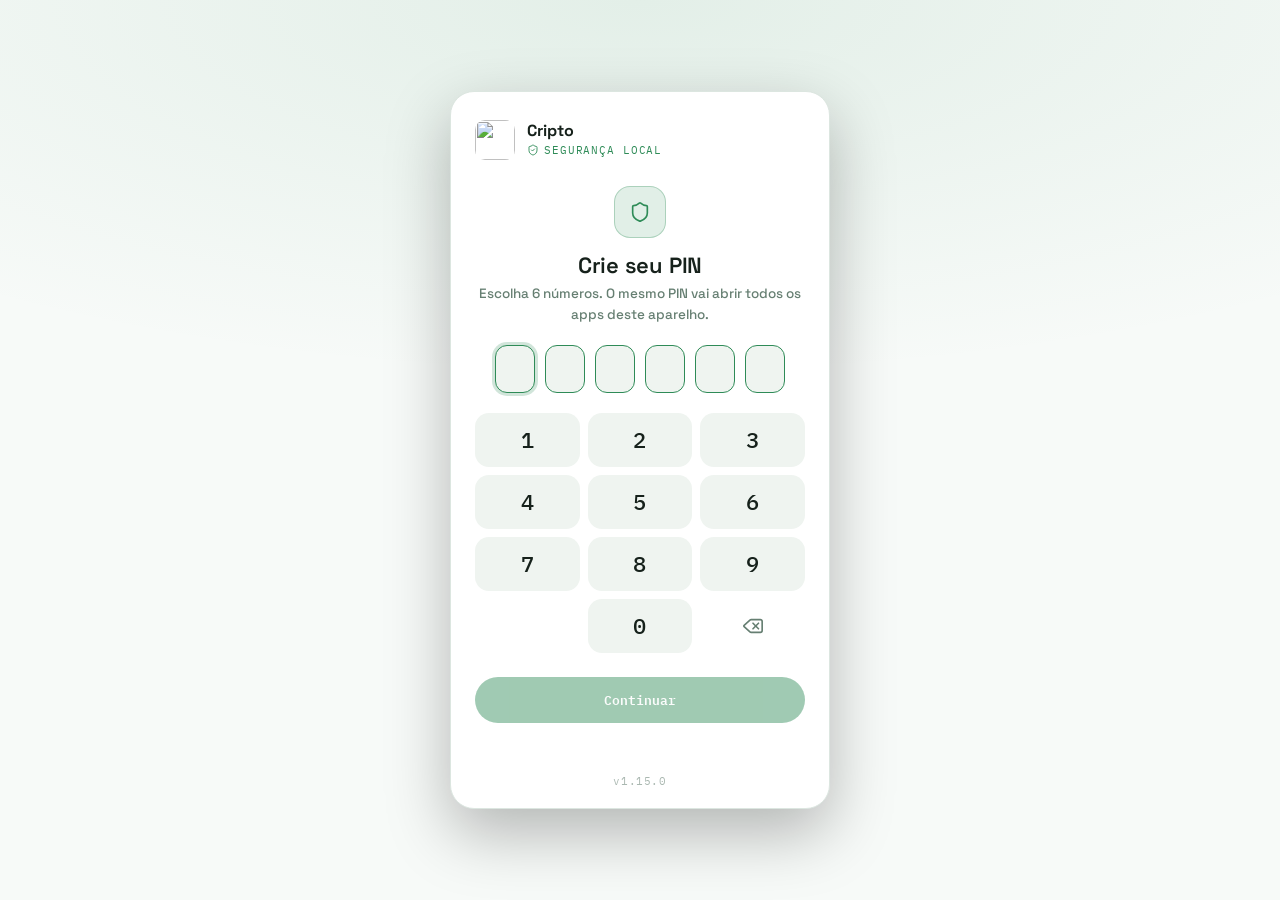
==== commit 66b6a4b5: "feat: 12 palavras no lugar do código de recuperação (v1.15.0) - 12 palavras (BIP39, lista oficial em" ====
--- a/src/index.html
+++ b/src/index.html
@@ -1,5 +1,5 @@
 <!DOCTYPE html>
-<html lang="pt-BR" class="vault-locked" data-vault-version="1.14.0" data-vault-app="cripito-sim" data-vault-name="Cripto">
+<html lang="pt-BR" class="vault-locked" data-vault-version="1.15.0" data-vault-app="cripito-sim" data-vault-name="Cripto">
 <head>
 <meta charset="UTF-8">
 <meta name="viewport" content="width=device-width, initial-scale=1, viewport-fit=cover">
@@ -339,6 +339,7 @@
 
 <script src="finance-engine.js"></script>
 <script src="stk-pkg-financ-icons.js"></script>
+<script src="stk-pkg-bip39-pt.js"></script>
 <script src="stk-pkg-secure-vault.js"></script>
 <script src="stk-pkg-secure-ui.js"></script>
 <script src="js/app.js"></script>
--- a/src/stk-pkg-secure-ui.css
+++ b/src/stk-pkg-secure-ui.css
@@ -57,6 +57,14 @@
 #vaultGate :focus-visible, #vaultProfileBtn:focus-visible, .vp-drawer :focus-visible, .vault-dialog :focus-visible { outline:2px solid var(--accent, #6fcf97); outline-offset:2px; }
 
 #vaultRecoveryCode { margin:16px 0 8px !important; padding:14px; border-radius:12px; background:var(--surface-2, #202824); border:1px dashed var(--line, #2c3733); overflow-wrap:anywhere; color:var(--ink, #eaf0ec) !important; font:13px/1.7 'IBM Plex Mono', monospace !important; user-select:all; }
+/* 12 palavras e o código de 12 caracteres (tela de PIN e janela de Configurações). */
+.vault-seed { list-style:none; display:grid; grid-template-columns:repeat(2, 1fr); gap:6px; margin:14px 0 8px; padding:0; counter-reset:seed; text-align:left; user-select:all; }
+.vault-seed li { counter-increment:seed; display:flex; align-items:baseline; gap:8px; padding:8px 10px; border-radius:10px; background:var(--surface-2, #202824); border:1px solid var(--line, #2c3733); color:var(--ink, #eaf0ec); font:500 14px/1.3 'IBM Plex Mono', monospace; }
+.vault-seed li::before { content:counter(seed) '.'; min-width:2.2ch; color:var(--ink-dim, #8fa098); font-size:11px; }
+.vault-hash { margin:4px 0 12px !important; padding:10px; border-radius:12px; background:var(--surface-2, #202824); border:1px dashed var(--line, #2c3733); color:var(--ink, #eaf0ec) !important; font:600 18px/1.4 'IBM Plex Mono', monospace !important; letter-spacing:.08em; text-align:center; user-select:all; }
+.vault-seed-label { margin:0 !important; text-align:left; color:var(--ink-dim, #8fa098); font:11px/1.4 'IBM Plex Mono', monospace !important; }
+#vaultGate textarea, .vault-dialog textarea { display:block; box-sizing:border-box; width:100%; min-height:84px; padding:12px 14px; margin:7px 0 0; resize:vertical; color:var(--ink, #eaf0ec); background:var(--surface-2, #202824); border:1px solid var(--line, #2c3733); border-radius:10px; outline:none; font:14px/1.5 'IBM Plex Mono', monospace; }
+#vaultGate textarea:focus, .vault-dialog textarea:focus { border-color:var(--accent, #6fcf97); box-shadow:0 0 0 3px color-mix(in srgb, var(--accent, #6fcf97) 18%, transparent); }
 #vaultMessage { min-height:1.4em; margin-top:10px !important; color:var(--down, #e08585) !important; font:12px/1.5 'IBM Plex Mono', monospace !important; }
 #vaultSaveError { color:var(--down, #e08585); font:12px 'IBM Plex Mono', monospace; }
 #vaultSaveError:not(:empty) { position:fixed; top:0; left:0; right:0; z-index:100000; padding:12px; background:#651d1d; color:white; }
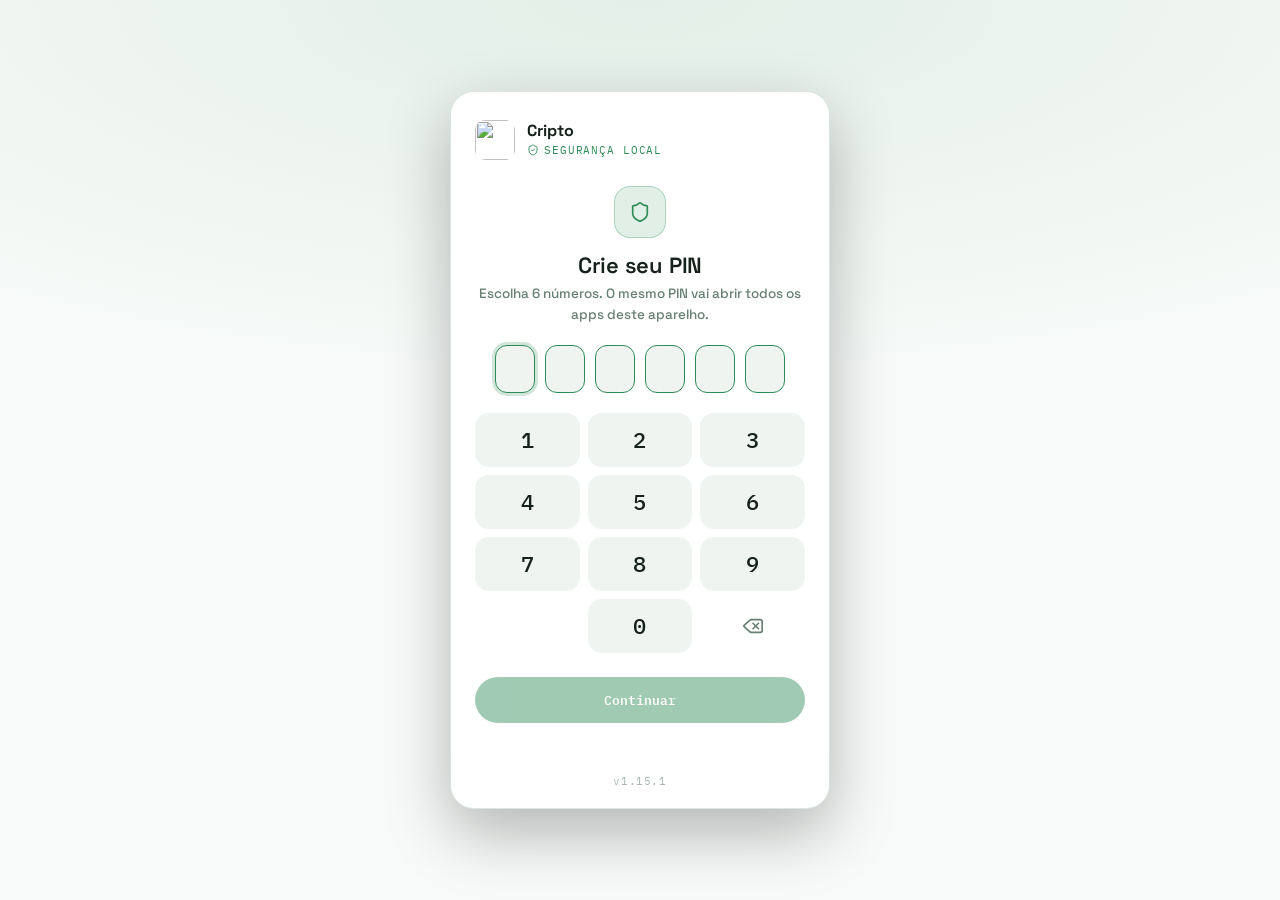
==== commit 5fc66e09: "fix: 12 palavras aparecem também ao reabrir pela sessão (v1.15.1) Quem abria o app reaproveitando a " ====
--- a/src/index.html
+++ b/src/index.html
@@ -1,5 +1,5 @@
 <!DOCTYPE html>
-<html lang="pt-BR" class="vault-locked" data-vault-version="1.15.0" data-vault-app="cripito-sim" data-vault-name="Cripto">
+<html lang="pt-BR" class="vault-locked" data-vault-version="1.15.1" data-vault-app="cripito-sim" data-vault-name="Cripto">
 <head>
 <meta charset="UTF-8">
 <meta name="viewport" content="width=device-width, initial-scale=1, viewport-fit=cover">
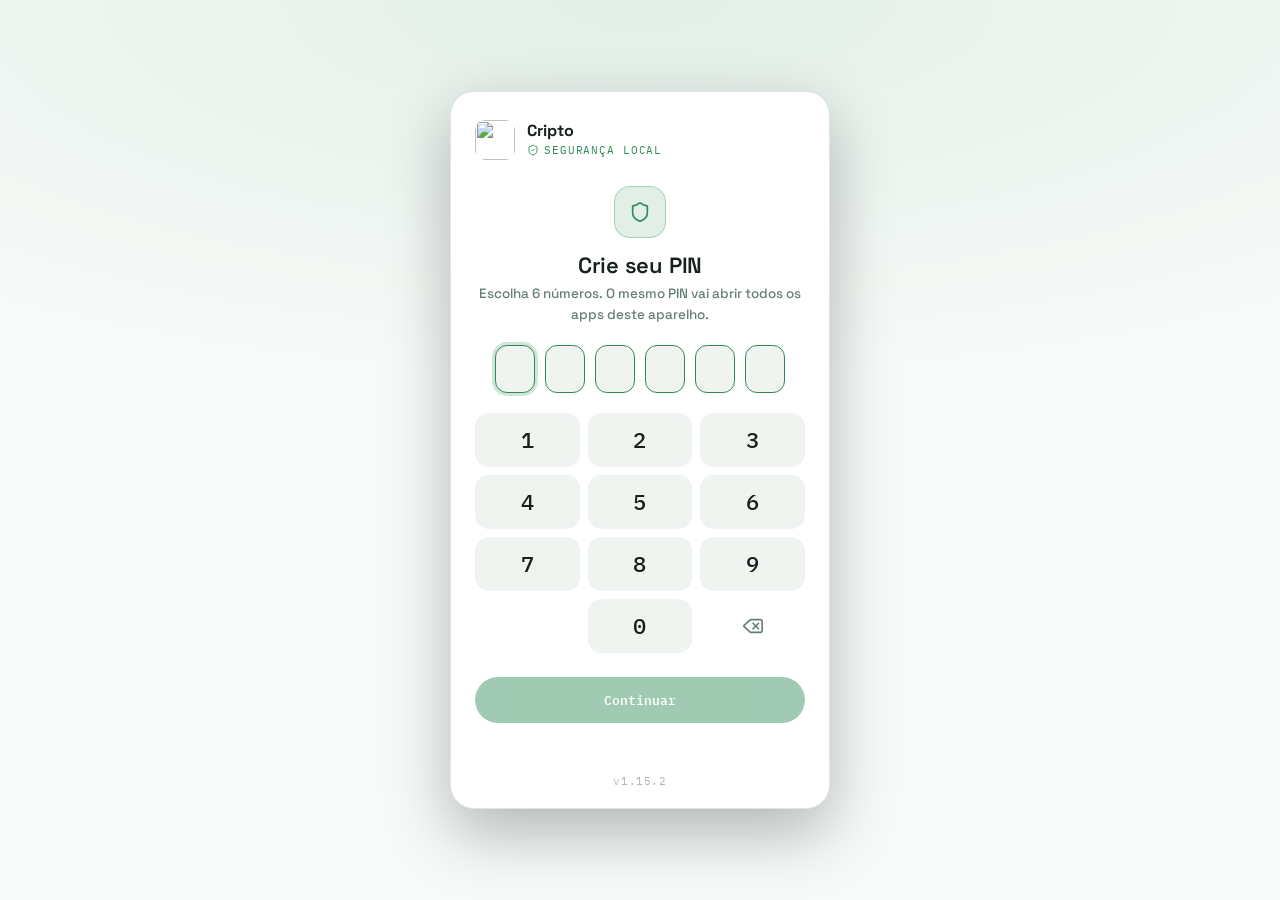
==== commit fb474e02: "fix: certificado sai das 12 palavras e pede só o PIN (v1.15.2) Gerar o certificado sorteava um aleat" ====
--- a/src/index.html
+++ b/src/index.html
@@ -1,5 +1,5 @@
 <!DOCTYPE html>
-<html lang="pt-BR" class="vault-locked" data-vault-version="1.15.1" data-vault-app="cripito-sim" data-vault-name="Cripto">
+<html lang="pt-BR" class="vault-locked" data-vault-version="1.15.2" data-vault-app="cripito-sim" data-vault-name="Cripto">
 <head>
 <meta charset="UTF-8">
 <meta name="viewport" content="width=device-width, initial-scale=1, viewport-fit=cover">
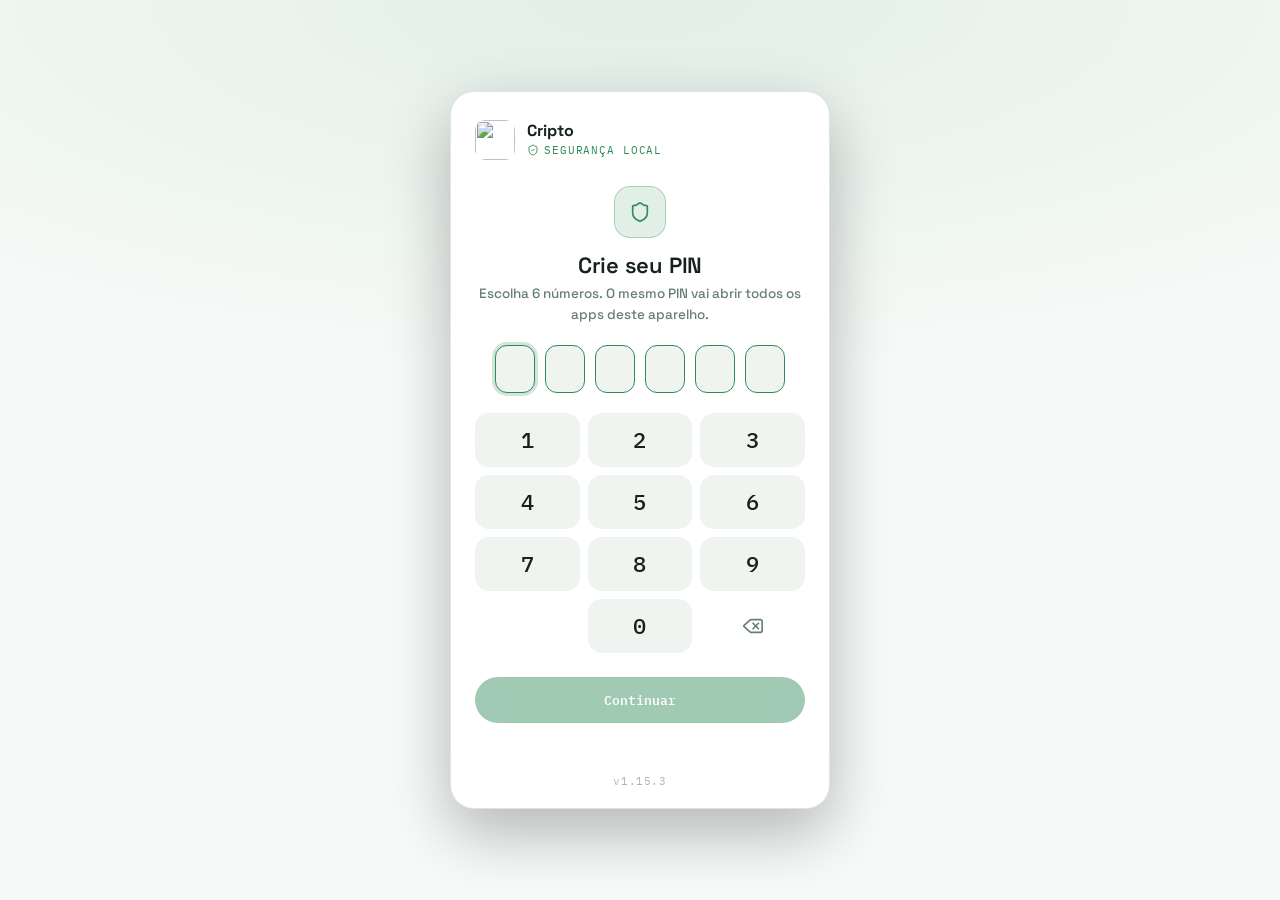
==== commit 7e671b83: "fix: certificado nunca pede senha; app se atualiza ao voltar (v1.15.3) - Gerar e baixar o certificad" ====
--- a/src/index.html
+++ b/src/index.html
@@ -1,5 +1,5 @@
 <!DOCTYPE html>
-<html lang="pt-BR" class="vault-locked" data-vault-version="1.15.2" data-vault-app="cripito-sim" data-vault-name="Cripto">
+<html lang="pt-BR" class="vault-locked" data-vault-version="1.15.3" data-vault-app="cripito-sim" data-vault-name="Cripto">
 <head>
 <meta charset="UTF-8">
 <meta name="viewport" content="width=device-width, initial-scale=1, viewport-fit=cover">
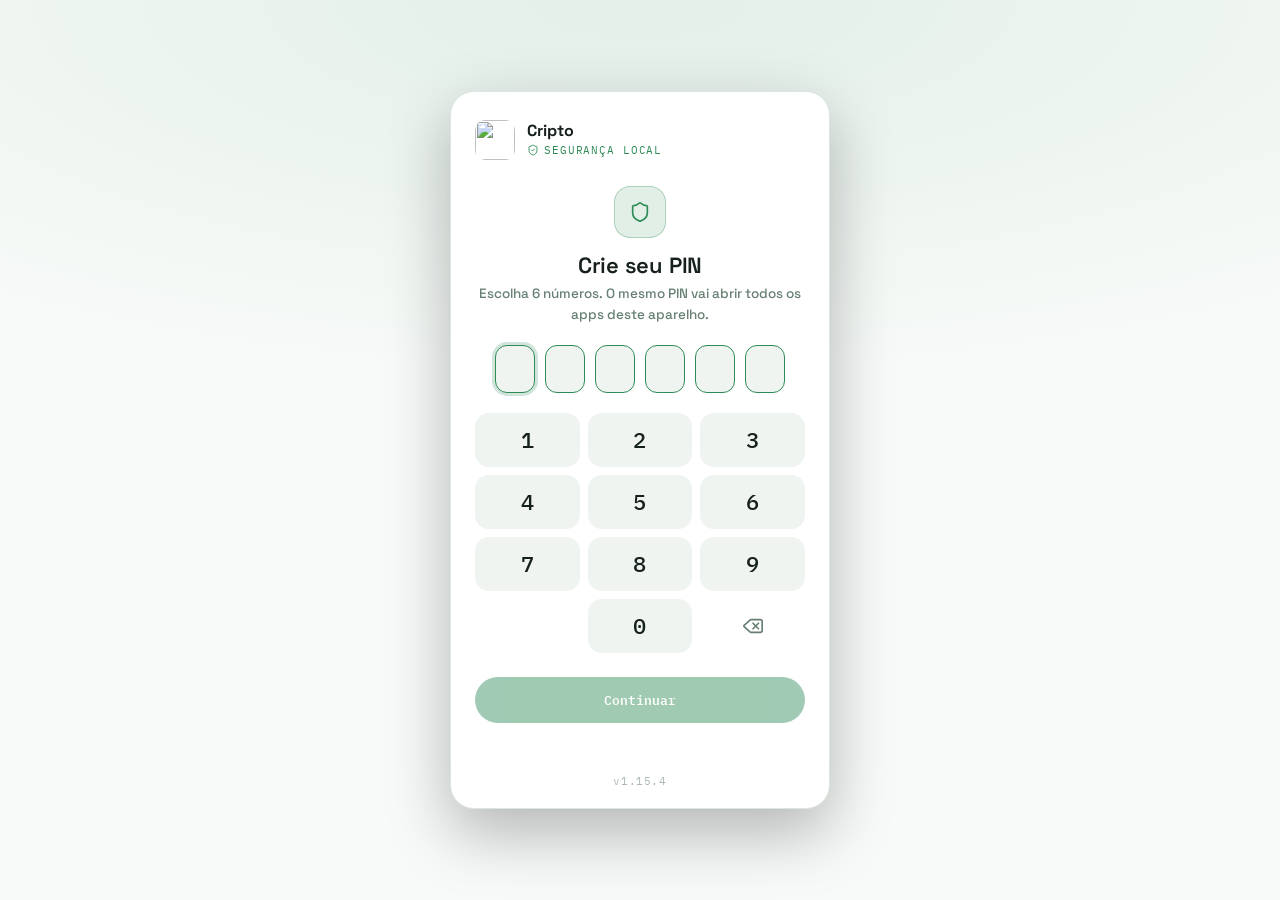
==== commit dccfc520: "fix: PIN só digitado, sem colar nem preencher pelo Proton Pass/Google (v1.15.4) - Campos de PIN acei" ====
--- a/src/index.html
+++ b/src/index.html
@@ -1,5 +1,5 @@
 <!DOCTYPE html>
-<html lang="pt-BR" class="vault-locked" data-vault-version="1.15.3" data-vault-app="cripito-sim" data-vault-name="Cripto">
+<html lang="pt-BR" class="vault-locked" data-vault-version="1.15.4" data-vault-app="cripito-sim" data-vault-name="Cripto">
 <head>
 <meta charset="UTF-8">
 <meta name="viewport" content="width=device-width, initial-scale=1, viewport-fit=cover">
--- a/src/stk-pkg-secure-ui.css
+++ b/src/stk-pkg-secure-ui.css
@@ -43,6 +43,8 @@
 .vault-field { display:block; margin:0 0 16px; text-align:left; color:var(--ink-dim, #8fa098); font:11px/1.4 'IBM Plex Mono', monospace; }
 #vaultGate input:not(.vault-pin-input), .vault-dialog input { display:block; box-sizing:border-box; width:100%; padding:12px 14px; margin:7px 0 0; color:var(--ink, #eaf0ec); background:var(--surface-2, #202824); border:1px solid var(--line, #2c3733); border-radius:10px; outline:none; font:14px 'IBM Plex Mono', monospace; }
 #vaultGate input:not(.vault-pin-input):focus, .vault-dialog input:focus { border-color:var(--accent, #6fcf97); box-shadow:0 0 0 3px color-mix(in srgb, var(--accent, #6fcf97) 18%, transparent); }
+/* PIN em campo de texto (não de senha, para o Google e o Proton Pass não oferecerem nem salvarem), mascarado. */
+.vault-masked { -webkit-text-security:disc; text-security:disc; }
 .vault-pin { text-align:center; font-size:22px !important; letter-spacing:.35em; }
 
 /* Botões */
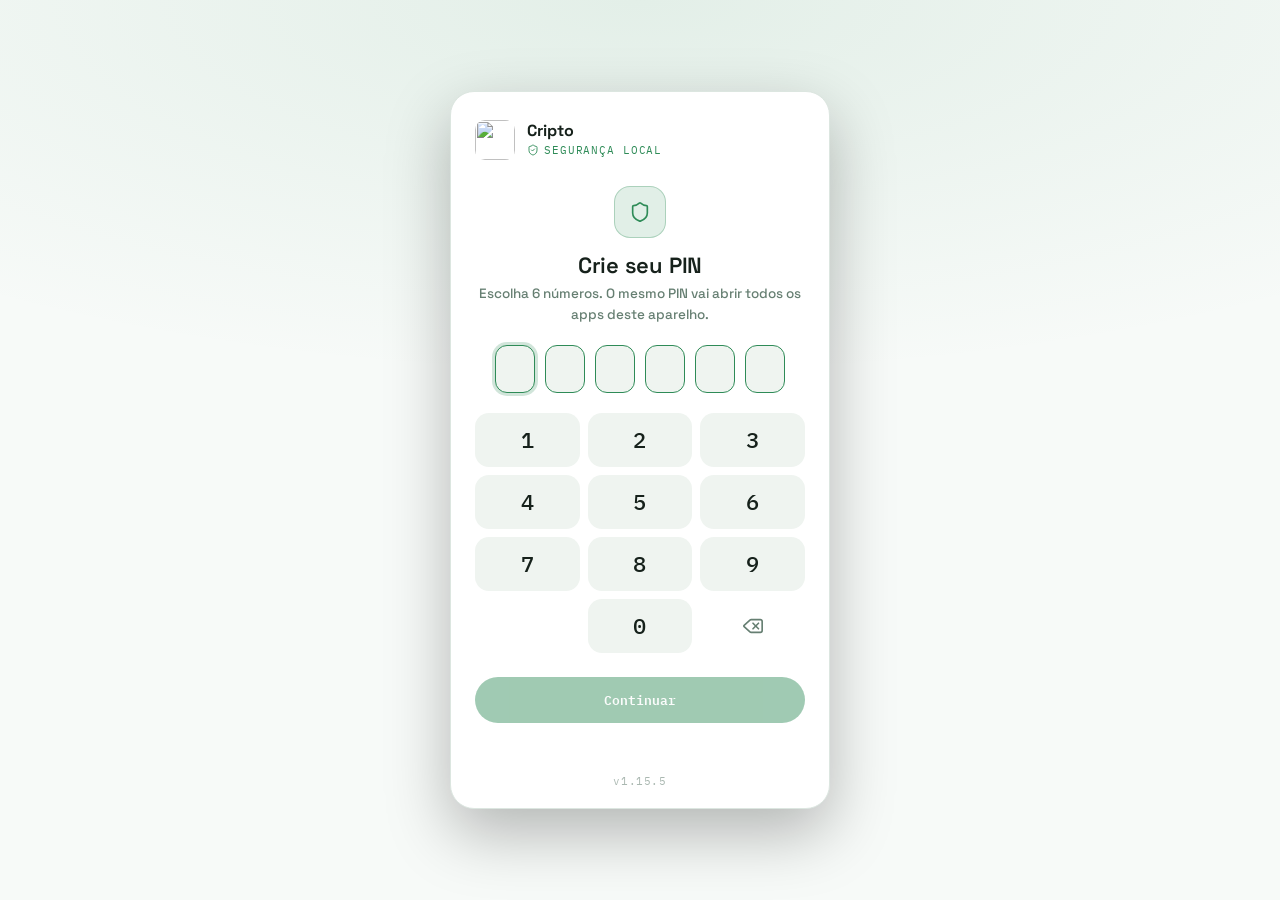
==== commit b036e466: "chore: conclui troca de prefixo stk-pkg para stk-pkt Arquivos stk-pkt-* passam a ser reais (sem syml" ====
--- a/src/index.html
+++ b/src/index.html
@@ -1,5 +1,5 @@
 <!DOCTYPE html>
-<html lang="pt-BR" class="vault-locked" data-vault-version="1.15.4" data-vault-app="cripito-sim" data-vault-name="Cripto">
+<html lang="pt-BR" class="vault-locked" data-vault-version="1.15.5" data-vault-app="cripito-sim" data-vault-name="Cripto">
 <head>
 <meta charset="UTF-8">
 <meta name="viewport" content="width=device-width, initial-scale=1, viewport-fit=cover">
@@ -15,10 +15,10 @@
 <link rel="icon" href="icon-192.png">
 <link rel="apple-touch-icon" href="icon-192.png">
 <!-- Log de erros: primeiro script, para pegar erros desde o início -->
-<script src="apoio/stk-pkg-erros.js" data-app="CRIPTO"></script>
+<script src="apoio/stk-pkt-erros.js" data-app="CRIPTO"></script>
 <link rel="stylesheet" href="fonts/fonts.css">
 <link rel="stylesheet" href="css/style.css">
-<link rel="stylesheet" href="stk-pkg-secure-ui.css">
+<link rel="stylesheet" href="stk-pkt-secure-ui.css">
 <link rel="stylesheet" href="apoio/apoio.css" id="dz-style">
 </head>
 <body>
@@ -338,12 +338,12 @@
   </div>
 
 <script src="finance-engine.js"></script>
-<script src="stk-pkg-financ-icons.js"></script>
-<script src="stk-pkg-bip39-pt.js"></script>
-<script src="stk-pkg-secure-vault.js"></script>
-<script src="stk-pkg-secure-ui.js"></script>
+<script src="stk-pkt-financ-icons.js"></script>
+<script src="stk-pkt-bip39-pt.js"></script>
+<script src="stk-pkt-secure-vault.js"></script>
+<script src="stk-pkt-secure-ui.js"></script>
 <script src="js/app.js"></script>
-<script src="apoio/stk-pkg-feedback.js"></script>
-<script src="apoio/stk-pkg-doacao.js" data-app="CRIPTO" data-flutuante="false"></script>
+<script src="apoio/stk-pkt-feedback.js"></script>
+<script src="apoio/stk-pkt-doacao.js" data-app="CRIPTO" data-flutuante="false"></script>
 </body>
 </html>
--- a/src/css/style.css
+++ b/src/css/style.css
@@ -251,6 +251,6 @@
   }
   .tab-btn { display: inline-flex; align-items: center; justify-content: center; gap: 5px; }
 
-  /* Ícones SVG (stk-pkg-financ-icons.js) */
+  /* Ícones SVG (stk-pkt-financ-icons.js) */
   .icon-btn, .io-btn, .modal-close, .fab, .del, .alert-banner button { display: inline-flex; align-items: center; justify-content: center; gap: 6px; }
   .live-dot { display: inline-block; width: 7px; height: 7px; margin-right: 6px; border-radius: 50%; background: currentColor; vertical-align: 1px; box-shadow: 0 0 0 3px color-mix(in srgb, currentColor 22%, transparent); }
--- a/src/stk-pkt-secure-ui.css
+++ b/src/stk-pkt-secure-ui.css
@@ -0,0 +1,212 @@
+/* FINANC vault UI. Usa os tokens do app (--bg, --surface, --accent...) com fallback no tema escuro padrão. */
+html.vault-locked body > :not(#vaultGate):not(.vault-dialog) { display:none !important; }
+html.vault-locked body { min-height:100vh; min-height:100dvh; display:grid; place-items:center; margin:0; padding:20px 16px; box-sizing:border-box; background:var(--bg, #0e1210); color:var(--ink, #eaf0ec);
+  background-image:radial-gradient(120% 60% at 50% 0%, color-mix(in srgb, var(--accent, #6fcf97) 10%, transparent), transparent 70%); }
+.fi { display:inline-block; flex-shrink:0; vertical-align:middle; }
+
+#vaultGate { box-sizing:border-box; width:min(100%, 380px); margin:0; padding:28px 24px 22px; text-align:center; background:var(--surface, #171d1a); color:var(--ink, #eaf0ec); border:1px solid var(--line, #2c3733); border-radius:24px; box-shadow:0 24px 64px rgba(0,0,0,.28); font:15px/1.5 'Space Grotesk', system-ui, sans-serif; }
+#vaultGate [hidden], .vault-dialog [hidden] { display:none !important; }
+.vault-brand { display:flex; align-items:center; gap:12px; margin-bottom:26px; text-align:left; }
+.vault-logo { width:40px; height:40px; border-radius:10px; display:block; }
+.vault-app-name { font-size:16px; font-weight:700; line-height:1.1; }
+.vault-eyebrow { display:flex; align-items:center; gap:5px; margin-top:3px; color:var(--accent, #6fcf97); font:11px/1.4 'IBM Plex Mono', monospace; letter-spacing:.08em; }
+.vault-badge { display:inline-grid; place-items:center; width:52px; height:52px; margin:0 auto 14px; border-radius:16px; color:var(--accent, #6fcf97); background:color-mix(in srgb, var(--accent, #6fcf97) 14%, transparent); border:1px solid color-mix(in srgb, var(--accent, #6fcf97) 30%, transparent); }
+.vault-badge-danger { color:var(--down, #e08585); background:color-mix(in srgb, var(--down, #e08585) 14%, transparent); border-color:color-mix(in srgb, var(--down, #e08585) 30%, transparent); }
+#vaultGate h1 { margin:0 0 6px; color:var(--ink, #eaf0ec); font-size:22px; line-height:1.2; letter-spacing:-.01em; }
+#vaultGate p { margin:0 0 4px; color:var(--ink-dim, #8fa098); font-size:13.5px; line-height:1.5; }
+#vaultForm { margin:20px 0 0; }
+
+/* PIN: input real invisível sobre as 6 caixas */
+.vault-pin-wrap { position:relative; margin:0 auto 20px; width:max-content; cursor:text; }
+.vault-pin-input { position:absolute; inset:0; width:100%; height:100%; opacity:0; border:0; padding:0; margin:0; font-size:16px; caret-color:transparent; }
+.vault-dots { display:flex; gap:10px; }
+.vault-dots span { width:40px; height:48px; border-radius:12px; background:var(--surface-2, #202824); border:1px solid var(--line, #2c3733); display:grid; place-items:center; transition:border-color .15s, background .15s; }
+.vault-dots span::after { content:''; width:12px; height:12px; border-radius:50%; background:var(--ink, #eaf0ec); transform:scale(0); transition:transform .15s; }
+.vault-dots span.filled { border-color:color-mix(in srgb, var(--accent, #6fcf97) 55%, var(--line, #2c3733)); }
+.vault-dots span.filled::after { transform:scale(1); }
+.vault-pin-input:focus-visible + .vault-dots span:not(.filled) { border-color:var(--accent, #6fcf97); }
+.vault-pin-input:focus-visible + .vault-dots span.filled + span:not(.filled), .vault-pin-input:focus-visible + .vault-dots span:first-child:not(.filled) { box-shadow:0 0 0 3px color-mix(in srgb, var(--accent, #6fcf97) 22%, transparent); }
+.vault-shake { animation:vault-shake .4s; }
+.vault-shake span { border-color:var(--down, #e08585) !important; }
+@keyframes vault-shake { 20%,60% { transform:translateX(-8px); } 40%,80% { transform:translateX(8px); } }
+
+/* Teclado numérico */
+.vault-keypad { display:grid; grid-template-columns:repeat(3, 1fr); gap:8px; margin:0 0 16px; }
+#vaultGate .vault-keypad button { height:54px; margin:0; display:grid; place-items:center; border-radius:14px; border:1px solid transparent; background:var(--surface-2, #202824); color:var(--ink, #eaf0ec); font:500 22px 'IBM Plex Mono', monospace; cursor:pointer; -webkit-tap-highlight-color:transparent; transition:background .12s, transform .08s; }
+#vaultGate .vault-keypad button:hover { border-color:var(--line, #2c3733); }
+#vaultGate .vault-keypad button:active { transform:scale(.96); background:color-mix(in srgb, var(--accent, #6fcf97) 18%, var(--surface-2, #202824)); }
+#vaultGate .vault-keypad button[data-key=del] { background:transparent; color:var(--ink-dim, #8fa098); }
+#vaultGate .vault-keypad .vault-key-bio { background:color-mix(in srgb, var(--accent, #6fcf97) 12%, transparent); color:var(--accent, #6fcf97); }
+#vaultGate .vault-keypad .vault-key-bio.is-off { visibility:hidden; }
+#vaultGate .vault-keypad button:disabled { opacity:.4; cursor:not-allowed; transform:none; }
+
+.vault-field { display:block; margin:0 0 16px; text-align:left; color:var(--ink-dim, #8fa098); font:11px/1.4 'IBM Plex Mono', monospace; }
+#vaultGate input:not(.vault-pin-input), .vault-dialog input { display:block; box-sizing:border-box; width:100%; padding:12px 14px; margin:7px 0 0; color:var(--ink, #eaf0ec); background:var(--surface-2, #202824); border:1px solid var(--line, #2c3733); border-radius:10px; outline:none; font:14px 'IBM Plex Mono', monospace; }
+#vaultGate input:not(.vault-pin-input):focus, .vault-dialog input:focus { border-color:var(--accent, #6fcf97); box-shadow:0 0 0 3px color-mix(in srgb, var(--accent, #6fcf97) 18%, transparent); }
+/* PIN em campo de texto (não de senha, para o Google e o Proton Pass não oferecerem nem salvarem), mascarado. */
+.vault-masked { -webkit-text-security:disc; text-security:disc; }
+.vault-pin { text-align:center; font-size:22px !important; letter-spacing:.35em; }
+
+/* Botões */
+#vaultGate button, .vault-dialog button, #vaultProfileBtn, .vp-drawer button { display:inline-flex; align-items:center; justify-content:center; gap:8px; box-sizing:border-box; cursor:pointer; font:600 13px 'IBM Plex Mono', monospace; }
+.vault-primary, .vault-secondary { width:100%; min-height:46px; padding:12px 16px; margin:8px 0 0; border-radius:999px; }
+.vault-primary { border:0; background:var(--accent, #6fcf97); color:var(--bg, #0e1210); }
+.vault-secondary { border:1px solid var(--line, #2c3733); background:var(--surface-2, #202824); color:var(--ink, #eaf0ec); }
+#vaultGate .vault-primary:disabled { opacity:.45; cursor:not-allowed; }
+.vault-footer { display:flex; justify-content:center; gap:18px; margin-top:12px; }
+.vault-link { padding:8px 4px; border:0; background:none; color:var(--accent, #6fcf97); font-weight:500 !important; }
+.vault-link:hover { text-decoration:underline; text-underline-offset:3px; }
+#vaultGate :focus-visible, #vaultProfileBtn:focus-visible, .vp-drawer :focus-visible, .vault-dialog :focus-visible { outline:2px solid var(--accent, #6fcf97); outline-offset:2px; }
+
+#vaultRecoveryCode { margin:16px 0 8px !important; padding:14px; border-radius:12px; background:var(--surface-2, #202824); border:1px dashed var(--line, #2c3733); overflow-wrap:anywhere; color:var(--ink, #eaf0ec) !important; font:13px/1.7 'IBM Plex Mono', monospace !important; user-select:all; }
+/* 12 palavras e o código de 12 caracteres (tela de PIN e janela de Configurações). */
+.vault-seed { list-style:none; display:grid; grid-template-columns:repeat(2, 1fr); gap:6px; margin:14px 0 8px; padding:0; counter-reset:seed; text-align:left; user-select:all; }
+.vault-seed li { counter-increment:seed; display:flex; align-items:baseline; gap:8px; padding:8px 10px; border-radius:10px; background:var(--surface-2, #202824); border:1px solid var(--line, #2c3733); color:var(--ink, #eaf0ec); font:500 14px/1.3 'IBM Plex Mono', monospace; }
+.vault-seed li::before { content:counter(seed) '.'; min-width:2.2ch; color:var(--ink-dim, #8fa098); font-size:11px; }
+.vault-hash { margin:4px 0 12px !important; padding:10px; border-radius:12px; background:var(--surface-2, #202824); border:1px dashed var(--line, #2c3733); color:var(--ink, #eaf0ec) !important; font:600 18px/1.4 'IBM Plex Mono', monospace !important; letter-spacing:.08em; text-align:center; user-select:all; }
+.vault-seed-label { margin:0 !important; text-align:left; color:var(--ink-dim, #8fa098); font:11px/1.4 'IBM Plex Mono', monospace !important; }
+#vaultGate textarea, .vault-dialog textarea { display:block; box-sizing:border-box; width:100%; min-height:84px; padding:12px 14px; margin:7px 0 0; resize:vertical; color:var(--ink, #eaf0ec); background:var(--surface-2, #202824); border:1px solid var(--line, #2c3733); border-radius:10px; outline:none; font:14px/1.5 'IBM Plex Mono', monospace; }
+#vaultGate textarea:focus, .vault-dialog textarea:focus { border-color:var(--accent, #6fcf97); box-shadow:0 0 0 3px color-mix(in srgb, var(--accent, #6fcf97) 18%, transparent); }
+#vaultMessage { min-height:1.4em; margin-top:10px !important; color:var(--down, #e08585) !important; font:12px/1.5 'IBM Plex Mono', monospace !important; }
+#vaultSaveError { color:var(--down, #e08585); font:12px 'IBM Plex Mono', monospace; }
+#vaultSaveError:not(:empty) { position:fixed; top:0; left:0; right:0; z-index:100000; padding:12px; background:#651d1d; color:white; }
+#vaultGate.vault-busy p { color:var(--ink, #eaf0ec); }
+
+
+.vault-dialog { box-sizing:border-box; width:min(calc(100% - 32px), 400px); border-radius:20px; padding:22px; background:var(--surface, #171d1a); color:var(--ink, #eaf0ec); border:1px solid var(--line, #2c3733); font-family:'Space Grotesk', system-ui, sans-serif; }
+.vault-dialog::backdrop { background:rgba(0,0,0,.7); backdrop-filter:blur(2px); }
+.vault-dialog-head { display:flex; align-items:center; gap:12px; margin-bottom:8px; }
+.vault-dialog-head .vault-badge { width:40px; height:40px; margin:0; border-radius:12px; flex-shrink:0; }
+.vault-dialog-head p { margin:0; font-size:14px; line-height:1.4; }
+.vault-dialog-actions { display:flex; gap:8px; margin-top:14px; }
+.vault-dialog-actions button { white-space:nowrap; flex:1; min-height:44px; padding:10px 16px; border-radius:999px; }
+.vault-dialog-actions button:not([type=button]) { border:0; background:var(--accent, #6fcf97); color:var(--bg, #0e1210); }
+.vault-dialog-actions button.vault-dialog-primary { border:0; background:var(--accent, #6fcf97); color:var(--bg, #0e1210); }
+.vault-dialog-actions button[type=button]:not(.vault-dialog-primary) { border:1px solid var(--line, #2c3733); background:var(--surface-2, #202824); color:var(--ink, #eaf0ec); }
+
+.vault-dim { display:block; color:var(--ink-dim, #8fa098); font-size:12.5px; line-height:1.45; margin:2px 0 0; }
+.vault-code { margin:12px 0 4px; padding:12px; border-radius:12px; background:var(--surface-2, #202824); border:1px dashed var(--line, #2c3733); overflow-wrap:anywhere; font:13px/1.7 'IBM Plex Mono', monospace; user-select:all; }
+.vault-dialog-actions button.vault-dialog-danger { border:0; background:var(--down, #e08585); color:var(--bg, #0e1210); }
+
+/* Configurações: tela cheia (fs-sheet) ou aba do app (FinancSettings.mount) */
+.fs-sheet { box-sizing:border-box; width:min(100%, 560px); max-width:100%; height:100%; max-height:100%; margin:0 0 0 auto; padding:0; border:0; border-left:1px solid var(--line, #2c3733); background:var(--bg, #0e1210); color:var(--ink, #eaf0ec); font-family:'Space Grotesk', system-ui, sans-serif; }
+.fs-sheet::backdrop { background:rgba(0,0,0,.55); backdrop-filter:blur(2px); }
+.fs-sheet[open] { display:flex; flex-direction:column; animation:fs-in .2s ease-out; }
+@keyframes fs-in { from { transform:translateX(24px); opacity:0; } }
+.fs-head { display:flex; align-items:center; gap:10px; padding:calc(12px + env(safe-area-inset-top, 0px)) 16px 12px; border-bottom:1px solid var(--line, #2c3733); background:var(--surface, #171d1a); }
+.fs-head h2 { margin:0; font-size:18px; line-height:1.2; }
+.fs-head span { font:11px 'IBM Plex Mono', monospace; color:var(--ink-dim, #8fa098); }
+.fs-back { display:grid; place-items:center; width:40px; height:40px; border-radius:50%; border:1px solid var(--line, #2c3733); background:var(--surface-2, #202824); color:var(--ink, #eaf0ec); cursor:pointer; }
+.fs-body { flex:1; overflow:auto; padding:8px 16px calc(24px + env(safe-area-inset-bottom, 0px)); }
+.fs { font-family:'Space Grotesk', system-ui, sans-serif; color:var(--ink, #eaf0ec); }
+.fs-group { margin:18px 0 0; }
+.fs-title { margin:0 0 8px 4px; font:600 11px 'IBM Plex Mono', monospace; letter-spacing:.06em; text-transform:uppercase; color:var(--ink-dim, #8fa098); }
+.fs-list { background:var(--surface, #171d1a); border:1px solid var(--line, #2c3733); border-radius:16px; overflow:hidden; }
+.fs-row { display:flex; align-items:center; gap:12px; width:100%; box-sizing:border-box; min-height:60px; padding:12px 14px; border:0; border-top:1px solid var(--line, #2c3733); background:none; color:inherit; text-align:left; font:inherit; }
+.fs-row:first-child { border-top:0; }
+.fs-row[data-wide] { flex-wrap:wrap; }
+.fs-row[data-wide] .fs-seg { flex-basis:100%; }
+.fs-action { cursor:pointer; }
+.fs-action:hover { background:var(--surface-2, #202824); }
+.fs-action > .fi:last-child { color:var(--ink-dim, #8fa098); }
+.fs-ic { display:grid; place-items:center; width:34px; height:34px; flex-shrink:0; border-radius:10px; background:var(--surface-2, #202824); color:var(--ink-dim, #8fa098); }
+.fs-text { flex:1; min-width:0; display:flex; flex-direction:column; gap:2px; }
+.fs-text b { font-size:14.5px; font-weight:600; }
+.fs-text span { font-size:12.5px; line-height:1.4; color:var(--ink-dim, #8fa098); }
+.fs-accent .fs-ic, .fs-accent b { color:var(--accent, #6fcf97); }
+.fs-danger .fs-ic, .fs-danger b { color:var(--down, #e08585); }
+.fs-danger .fs-ic { background:color-mix(in srgb, var(--down, #e08585) 12%, transparent); }
+.fs-switch { position:relative; flex-shrink:0; width:46px; height:28px; padding:0; border-radius:999px; border:1px solid var(--line, #2c3733); background:var(--surface-2, #202824); cursor:pointer; transition:background .15s; }
+.fs-switch span { position:absolute; top:3px; left:3px; width:20px; height:20px; border-radius:50%; background:var(--ink-dim, #8fa098); transition:transform .15s, background .15s; }
+.fs-switch[aria-checked=true] { background:var(--accent, #6fcf97); border-color:var(--accent, #6fcf97); }
+.fs-switch[aria-checked=true] span { transform:translateX(18px); background:var(--bg, #0e1210); }
+.fs-switch:disabled { opacity:.4; cursor:not-allowed; }
+.fs-select { flex-shrink:0; padding:8px 10px; border-radius:10px; border:1px solid var(--line, #2c3733); background:var(--surface-2, #202824); color:var(--ink, #eaf0ec); font:13px 'IBM Plex Mono', monospace; }
+.fs-seg { display:flex; gap:4px; padding:4px; border-radius:999px; border:1px solid var(--line, #2c3733); background:var(--surface-2, #202824); }
+.fs-seg button { flex:1; display:inline-flex; align-items:center; justify-content:center; gap:6px; padding:8px 6px; border:0; border-radius:999px; background:none; color:var(--ink-dim, #8fa098); font:600 12px 'IBM Plex Mono', monospace; cursor:pointer; }
+.fs-seg button[aria-pressed=true] { background:var(--surface, #171d1a); color:var(--accent, #6fcf97); box-shadow:0 1px 3px rgba(0,0,0,.2); }
+.fs-toast { min-height:1.4em; margin:14px 4px 0; font:12px/1.5 'IBM Plex Mono', monospace; color:var(--accent, #6fcf97); }
+.fs-toast.fs-bad { color:var(--down, #e08585); }
+.fs :focus-visible, .fs-sheet :focus-visible { outline:2px solid var(--accent, #6fcf97); outline-offset:2px; }
+@media (max-width:560px) { .fs-sheet { border-left:0; } }
+@media (prefers-reduced-motion: reduce) { .fs-sheet[open] { animation:none; } .fs-switch, .fs-switch span { transition:none; } }
+@media (max-width:360px) { .vault-dots { gap:6px; } .vault-dots span { width:36px; height:44px; } #vaultGate { padding:24px 16px 18px; } }
+@media (prefers-reduced-motion: reduce) { .vault-shake { animation:none; } .vault-dots span, .vault-dots span::after, .vault-keypad button { transition:none; } }
+/* Blindagem contra estilos globais dos apps (select, h2, button) */
+.fs .fs-select { width:auto !important; min-width:0; max-width:none; flex:0 0 auto; margin:0; height:auto; }
+.fs-head h2 { border:0 !important; padding:0 !important; margin:0 !important; color:var(--ink, #eaf0ec) !important; font:700 18px/1.2 'Space Grotesk', system-ui, sans-serif !important; }
+.fs .fs-row, .fs .fs-seg button, .fs .fs-switch, .fs-back { margin:0; box-shadow:none; text-transform:none; letter-spacing:normal; }
+.fs .fs-title { border:0; padding:0; }
+.vault-version { display:block; margin-top:14px; color:var(--ink-dim, #8fa098); opacity:.55; font:10.5px/1 'IBM Plex Mono', monospace; letter-spacing:.06em; }
+#vaultBoot { color:var(--ink-dim, #8fa098); opacity:.6; font:11px/1 'IBM Plex Mono', monospace; letter-spacing:.06em; position:fixed; left:50%; top:50%; transform:translate(-50%, -50%); }
+
+/* Menu do app: botão de 3 pontos ao lado do título + painel lateral à esquerda. */
+#vaultProfileBtn { flex:none; width:40px; height:40px; padding:0; border:1px solid var(--line, #2c3733); border-radius:50%; background:var(--surface, #171d1a); color:var(--ink, #eaf0ec); -webkit-tap-highlight-color:transparent; transition:background .15s ease, border-color .15s ease, transform .1s ease; }
+#vaultProfileBtn:hover { border-color:var(--accent, #6fcf97); background:color-mix(in srgb, var(--accent, #6fcf97) 10%, var(--surface, #171d1a)); }
+#vaultProfileBtn:active { transform:scale(.94); }
+.vp-avatar { display:grid; place-items:center; width:100%; height:100%; border-radius:50%; overflow:hidden; background:color-mix(in srgb, var(--accent, #6fcf97) 16%, var(--surface, #171d1a)); color:var(--accent, #6fcf97); }
+.vp-avatar img { width:100%; height:100%; object-fit:cover; display:block; }
+.vp-initials { font:700 14px/1 'Space Grotesk', system-ui, sans-serif; }
+.vp-drawer { position:fixed; inset:0 auto 0 0; margin:0; width:min(340px, 88vw); max-width:none; height:100dvh; max-height:none; padding:0; border:0; border-right:1px solid var(--line, #2c3733); background:var(--surface, #171d1a); color:var(--ink, #eaf0ec); box-shadow:24px 0 64px rgba(0,0,0,.35); font:14px/1.45 'Space Grotesk', system-ui, sans-serif; animation:vp-in .22s cubic-bezier(.2,.8,.2,1); }
+.vp-drawer::backdrop { background:rgba(0,0,0,.55); backdrop-filter:blur(2px); animation:vp-fade .22s ease; }
+.vp-drawer.vp-closing { animation:vp-out .18s ease forwards; }
+.vp-drawer.vp-closing::backdrop { opacity:0; transition:opacity .18s; }
+@keyframes vp-in { from { transform:translateX(-100%); } to { transform:none; } }
+@keyframes vp-out { to { transform:translateX(-100%); } }
+@keyframes vp-fade { from { opacity:0; } }
+.vp-panel { box-sizing:border-box; display:flex; flex-direction:column; min-height:100%; padding:calc(16px + env(safe-area-inset-top, 0px)) 16px calc(16px + env(safe-area-inset-bottom, 0px)); }
+.vp-head { position:relative; display:flex; flex-direction:column; align-items:center; text-align:center; padding:18px 8px 16px; }
+.vp-close { position:absolute; top:-4px; right:-4px; width:38px; height:38px; border:0; border-radius:50%; background:transparent; color:var(--ink-dim, #8fa098); }
+.vp-close:hover { background:var(--surface-2, #202824); color:var(--ink, #eaf0ec); }
+.vp-avatar-lg { width:68px; height:68px; margin-bottom:12px; border:2px solid color-mix(in srgb, var(--accent, #6fcf97) 45%, transparent); }
+.vp-avatar-lg .vp-initials { font-size:24px; }
+.vp-head h2 { margin:0; font-size:19px; line-height:1.2; color:var(--ink, #eaf0ec); border:0; padding:0; }
+.vp-sub { display:inline-flex; align-items:center; gap:5px; margin:6px 0 0; color:var(--accent, #6fcf97); font:11px/1.4 'IBM Plex Mono', monospace; letter-spacing:.04em; }
+.vp-stats { display:grid; grid-template-columns:1fr 1fr; gap:8px; margin:4px 0 14px; }
+.vp-stats div { display:flex; flex-direction:column; gap:4px; padding:10px 12px; border-radius:14px; background:var(--surface-2, #202824); border:1px solid var(--line, #2c3733); }
+.vp-stats span { display:flex; align-items:center; gap:5px; color:var(--ink-dim, #8fa098); font-size:11px; }
+.vp-stats b { font-size:14px; }
+.vp-menu { flex:1; overflow:auto; }
+.vp-section { margin:14px 6px 6px; color:var(--ink-dim, #8fa098); font:600 10.5px/1 'IBM Plex Mono', monospace; letter-spacing:.08em; text-transform:uppercase; }
+.vp-drawer .vp-item { display:flex !important; justify-content:flex-start !important; width:100%; gap:12px !important; padding:10px 8px; margin:0; border:0; border-radius:12px; background:transparent; color:var(--ink, #eaf0ec); text-align:left; font:inherit !important; }
+.vp-item:hover { background:var(--surface-2, #202824); }
+.vp-item > svg:last-child { margin-left:auto; color:var(--ink-dim, #8fa098); flex:none; }
+.vp-item-ic { display:grid; place-items:center; width:36px; height:36px; flex:none; border-radius:10px; background:var(--surface-2, #202824); color:var(--accent, #6fcf97); }
+.vp-item-text { display:flex; flex-direction:column; min-width:0; }
+.vp-item-text b { font-weight:600; font-size:14px; }
+.vp-item-text span { color:var(--ink-dim, #8fa098); font-size:12px; }
+.vp-danger .vp-item-ic, .vp-danger b { color:var(--down, #e08585); }
+/* Fonte fixa: o CSS do app pode estilizar footer/header e o menu precisa ser igual em todos. */
+.vp-head, .vp-foot { font:14px/1.45 'Space Grotesk', system-ui, sans-serif; }
+.vp-drawer .vp-head { margin:0; }
+.vp-foot { border-top:1px solid var(--line, #2c3733); padding-top:10px; margin-top:10px; }
+.vp-lock .vp-item-ic { background:color-mix(in srgb, var(--accent, #6fcf97) 16%, transparent); }
+.vp-version { margin:10px 0 0; text-align:center; color:var(--ink-dim, #8fa098); opacity:.6; font:10.5px/1.4 'IBM Plex Mono', monospace; letter-spacing:.04em; }
+@media (prefers-reduced-motion: reduce) { .vp-drawer, .vp-drawer::backdrop, .vp-drawer.vp-closing { animation:none; } #vaultProfileBtn { transition:none; } }
+
+[data-vault-profile-slot] { display:flex; flex:none; }
+/* Cabeçalho padrão dos apps FINANC: ⋮ à esquerda de eyebrow, título e descrição. */
+.app-head { display:flex; align-items:flex-start; gap:12px; margin:0 0 18px; }
+.app-head-text { flex:1; min-width:0; }
+.app-head .eyebrow { margin:0 0 6px; font:500 12px/1.3 'IBM Plex Mono', monospace; letter-spacing:.5px; color:var(--accent, #6fcf97); text-transform:uppercase; }
+.app-head h1 { margin:0 0 4px; font:700 26px/1.15 'Space Grotesk', system-ui, sans-serif; letter-spacing:0; color:var(--ink, #eaf0ec); }
+.app-head .lede { margin:0; font:12px/1.5 'IBM Plex Mono', monospace; color:var(--ink-dim, #8fa098); }
+[data-vault-profile-slot]:empty { display:none; }
+
+/* Mostrar ou ocultar senha (botão de olho dentro do campo) */
+.pw-wrap { position:relative; display:block; }
+#vaultGate .pw-wrap, .vault-dialog .pw-wrap { margin:7px 0 0; }
+.pw-wrap > input { width:100%; padding-right:48px !important; }
+#vaultGate .pw-wrap > input, .vault-dialog .pw-wrap > input { margin:0; }
+.pw-wrap > button.pw-toggle { position:absolute; top:50%; right:4px; transform:translateY(-50%); display:grid; place-items:center; width:40px; height:40px; min-height:0; margin:0; padding:0; border:0; border-radius:10px; background:none; box-shadow:none; color:var(--ink-dim, #8fa098); cursor:pointer; -webkit-tap-highlight-color:transparent; }
+.pw-wrap > button.pw-toggle:hover, .pw-wrap > button.pw-toggle[aria-pressed="true"] { color:var(--accent, #6fcf97); }
+.pw-wrap > button.pw-toggle:focus-visible { outline:2px solid var(--accent, #6fcf97); outline-offset:-2px; }
+
+
+/* Badge de status nas linhas de Configurações (mesmos tons do .badge do design system). */
+.fs-badge { flex-shrink:0; display:inline-flex; align-items:center; padding:3px 10px; border-radius:999px; font:11px 'IBM Plex Mono', monospace; white-space:nowrap; }
+.fs-badge-pos { background:color-mix(in srgb, var(--up, #6fcf97) 15%, transparent); color:var(--up, #6fcf97); }
+.fs-badge-neg { background:color-mix(in srgb, var(--down, #e08585) 15%, transparent); color:var(--down, #e08585); }
+.fs-badge-warn { background:color-mix(in srgb, var(--warn, #e0c185) 15%, transparent); color:var(--warn, #e0c185); }
+.fs-badge-info { background:color-mix(in srgb, var(--info, #7fa6cf) 15%, transparent); color:var(--info, #7fa6cf); }
+.fs-badge-neutral { background:var(--surface-2, #202824); color:var(--ink-dim, #8fa098); border:1px solid var(--line, #2c3733); }
--- a/src/apoio/apoio.css
+++ b/src/apoio/apoio.css
@@ -67,7 +67,7 @@
 .grecaptcha-badge{visibility:hidden}
 .dz-legal{font-size:11px;line-height:1.5;color:var(--dz-dim);text-align:center;margin:12px 0 0}
 .dz-legal a{color:var(--dz-dim);text-decoration:underline}
-/* Relatórios de erro (stk-pkg-erros.js): aviso discreto e lista */
+/* Relatórios de erro (stk-pkt-erros.js): aviso discreto e lista */
 .dz-toast{position:fixed;left:50%;transform:translateX(-50%);bottom:calc(16px + env(safe-area-inset-bottom,0px));z-index:9999;
 width:calc(100% - 32px);max-width:440px;display:flex;align-items:center;gap:10px;background:var(--dz-surface-2);
 border:1px solid var(--dz-line);border-radius:14px;padding:10px 10px 10px 14px;box-shadow:0 8px 24px rgba(0,0,0,.35)}
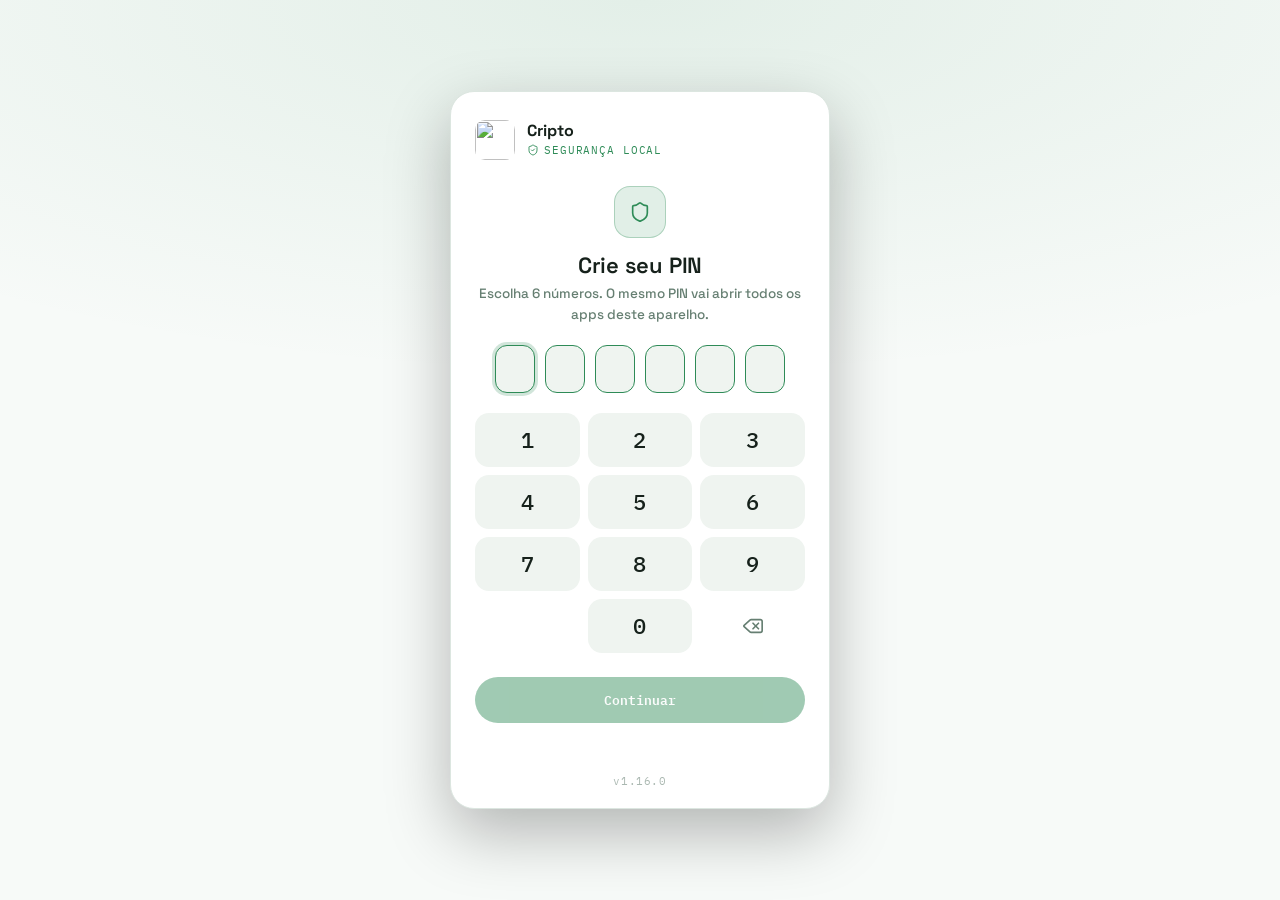
==== commit ee9cbdae: "feat: Cripto v1.16.0 com kits de 17/11, limpeza de CSS e correções (backup) Versão nova do Cripto: k" ====
--- a/src/index.html
+++ b/src/index.html
@@ -1,9 +1,9 @@
 <!DOCTYPE html>
-<html lang="pt-BR" class="vault-locked" data-vault-version="1.15.5" data-vault-app="cripito-sim" data-vault-name="Cripto">
+<html lang="pt-BR" class="vault-locked" data-vault-version="1.16.0" data-vault-app="cripito-sim" data-vault-name="Cripto">
 <head>
 <meta charset="UTF-8">
 <meta name="viewport" content="width=device-width, initial-scale=1, viewport-fit=cover">
-<meta http-equiv="Content-Security-Policy" content="default-src 'self'; script-src 'self' https://www.gstatic.com https://www.google.com; style-src 'self' 'unsafe-inline'; font-src 'self'; connect-src 'self' https://firestore.googleapis.com https://content-firebaseappcheck.googleapis.com https://www.google.com https://api.coingecko.com https://api.binance.com; img-src 'self' data:; frame-src https://www.google.com; object-src 'none'; base-uri 'self'; form-action 'self'; worker-src 'self'">
+<meta http-equiv="Content-Security-Policy" content="default-src 'self'; script-src 'self'; style-src 'self' 'unsafe-inline'; font-src 'self'; connect-src 'self' https://api.coingecko.com https://api.binance.com; img-src 'self' data:; frame-src https://systekna-ponte.web.app; object-src 'none'; base-uri 'self'; form-action 'self'; worker-src 'self'">
 <meta name="referrer" content="no-referrer">
 <title>Cripto — Conversor &amp; Portfólio</title>
 <link rel="manifest" href="manifest.json">
@@ -22,43 +22,50 @@
 <link rel="stylesheet" href="apoio/apoio.css" id="dz-style">
 </head>
 <body>
-  <div class="modal-overlay" id="securityModalOverlay" style="display:none;">
+  <div class="modal-overlay is-hidden" id="securityModalOverlay">
     <div class="modal-box">
       <div class="modal-header">
-        <h1 style="font-size:20px; margin:0;">Segurança</h1>
+        <h1 class="modal-title">Segurança</h1>
         <button class="modal-close" id="closeSecurityModalBtn" aria-label="Fechar" type="button"><i data-icon="x" data-size="18"></i></button>
       </div>
       <div id="securityContent"></div>
     </div>
   </div>
 
-  <div class="modal-overlay" id="certModalOverlay" style="display:none;">
+  <div class="modal-overlay is-hidden" id="certModalOverlay">
     <div class="modal-box">
       <div class="modal-header">
-        <h1 style="font-size:20px; margin:0;">Certificado digital</h1>
+        <h1 class="modal-title">Certificado digital</h1>
         <button class="modal-close" id="closeCertModalBtn" aria-label="Fechar" type="button"><i data-icon="x" data-size="18"></i></button>
       </div>
       <div id="certModalContent"></div>
     </div>
   </div>
 
-  <div class="modal-overlay" id="taxModalOverlay" style="display:none;">
-    <div class="modal-box" style="max-width:480px;">
+  <div class="modal-overlay is-hidden" id="taxModalOverlay">
+    <div class="modal-box modal-box-wide">
       <div class="modal-header">
-        <h1 style="font-size:20px; margin:0;">Relatório Fiscal &amp; IRPF</h1>
+        <h1 class="modal-title">Relatório Fiscal &amp; IRPF</h1>
         <button class="modal-close" id="closeTaxModalBtn" aria-label="Fechar" type="button"><i data-icon="x" data-size="18"></i></button>
       </div>
       <div id="taxModalContent"></div>
     </div>
   </div>
 
-  <div class="modal-overlay" id="fileAccessModalOverlay" style="display:none;">
-    <div class="modal-box">
+  <div class="modal-overlay is-hidden" id="deletePortfolioOverlay">
+    <div class="modal-box" role="dialog" aria-modal="true" aria-labelledby="deletePortfolioTitle">
       <div class="modal-header">
-        <h1 style="font-size:20px; margin:0;">Salvamento direto em arquivo</h1>
-        <button class="modal-close" id="closeFileAccessModalBtn" aria-label="Fechar" type="button"><i data-icon="x" data-size="18"></i></button>
-      </div>
-      <div id="fileAccessContent"></div>
+        <h1 class="modal-title" id="deletePortfolioTitle">Excluir carteira</h1>
+        <button class="modal-close" id="closeDeletePortfolioBtn" aria-label="Fechar" type="button"><i data-icon="x" data-size="18"></i></button>
+      </div>
+      <p class="modal-text" id="deletePortfolioText"></p>
+      <p class="modal-text is-dim">Se quiser guardar uma cópia, exporte o backup antes de excluir.</p>
+      <div class="status" id="deletePortfolioStatus" role="status"></div>
+      <div class="modal-actions">
+        <button class="io-btn" id="deletePortfolioExportBtn" type="button"><i data-icon="download" data-size="15"></i> Exportar backup antes</button>
+        <button class="io-btn io-btn-danger" id="deletePortfolioConfirmBtn" type="button"><i data-icon="trash" data-size="15"></i> Excluir</button>
+        <button class="io-btn" id="deletePortfolioCancelBtn" type="button">Cancelar</button>
+      </div>
     </div>
   </div>
 
@@ -81,9 +88,9 @@
 
     <!-- CONVERSOR -->
     <div class="tab-panel active" id="panel-conversor">
-      <div class="card" style="margin-bottom:20px; border-radius:20px;">
+      <div class="card card-converter">
         <div class="input-row">
-          <input class="amount-input" id="amountInput" type="number" inputmode="decimal" value="1" min="0" step="any" style="font-size:32px;">
+          <input class="amount-input amount-input-lg" id="amountInput" type="number" inputmode="decimal" value="1" min="0" step="any">
           <select class="currency-select" id="fromCurrency"></select>
         </div>
         <div class="status-line">
@@ -97,9 +104,9 @@
       </div>
 
       <div id="results"></div>
-      <div id="favoritesEditor" style="display:none;"></div>
-
-      <div class="sparkline-wrap" id="sparklineWrap" style="display:none;">
+      <div id="favoritesEditor" class="is-hidden"></div>
+
+      <div class="sparkline-wrap is-hidden" id="sparklineWrap">
         <div class="label" id="sparklineLabel"></div>
         <div id="sparklineSvg"></div>
       </div>
@@ -122,13 +129,14 @@
         <button class="icon-btn" id="deletePortfolioBtn"><i data-icon="trash" data-size="15"></i> Excluir</button>
       </div>
 
+      <div id="appNotices" aria-live="polite"></div>
       <div id="alertBanners"></div>
 
       <section>
-        <div class="card" style="display:flex; flex-direction:column; gap:10px;">
+        <div class="card stack-10">
           <!-- Segurança fica em Configurações (menu ⋮); o botão segue aqui, oculto, para o app.js. -->
-          <button class="icon-btn" id="openSecurityBtn" style="display:none"></button>
-          <div class="security-row" style="border-bottom:none; padding:0;">
+          <button class="icon-btn is-hidden" id="openSecurityBtn"></button>
+          <div class="security-row security-row-flush">
             <div>
               <div class="label">Fiscal &amp; IRPF</div>
               <div class="desc">Alienações mensais (limite R$ 35k), apuração de ganho de capital e DeCripto</div>
@@ -139,8 +147,8 @@
       </section>
 
       <section>
-        <h2>Saldo em conta <span style="font-size:11px; color:var(--ink-dim);">(depósitos também em blockchain — imutáveis)</span></h2>
-        <div class="stat-grid-2" style="margin-bottom:12px;">
+        <h2>Saldo em conta <span class="h2-note">(depósitos também em blockchain — imutáveis)</span></h2>
+        <div class="stat-grid-2 stat-grid-spaced">
           <div class="stat-card-2">
             <div class="k">NÃO ALOCADO</div>
             <div class="v" id="cashBalanceValue"></div>
@@ -151,14 +159,14 @@
           </div>
         </div>
         <div class="card">
-          <div style="display:flex; gap:10px;">
-            <input type="number" id="depositInput" placeholder="Valor (USD)" step="any" style="flex:1; min-width:0;">
-            <button class="io-btn" id="depositBtn" style="flex:0 0 auto; min-width:auto; padding:10px 16px;">Adicionar saldo</button>
+          <div class="deposit-form-row">
+            <input type="number" id="depositInput" class="deposit-input" placeholder="Valor (USD)" step="any">
+            <button class="io-btn deposit-btn" id="depositBtn">Adicionar saldo</button>
           </div>
           <div id="depositList"></div>
           <div class="checkbox-row">
             <input type="checkbox" id="blockOverdraftCheck">
-            <label for="blockOverdraftCheck" style="margin:0;">Bloquear compras que excedam o saldo disponível</label>
+            <label for="blockOverdraftCheck" class="label-flush">Bloquear compras que excedam o saldo disponível</label>
           </div>
         </div>
       </section>
@@ -181,12 +189,12 @@
               <button class="chart-period-btn" data-period="30d">30D</button>
               <button class="chart-period-btn active" data-period="all">TUDO</button>
             </div>
-            <span style="font-family:'IBM Plex Mono',monospace; font-size:11px; color:var(--ink-dim);" id="chartRangeSummary"></span>
+            <span class="chart-range-summary" id="chartRangeSummary"></span>
           </div>
           <div id="netWorthChart"></div>
-          <div class="chart-hover-info" id="chartHoverInfo" style="display:none;">
+          <div class="chart-hover-info is-hidden" id="chartHoverInfo">
             <span id="chartHoverDate"></span>
-            <span id="chartHoverVal" style="font-weight:600; color:var(--accent);"></span>
+            <span id="chartHoverVal" class="chart-hover-val"></span>
           </div>
         </div>
       </section>
@@ -232,8 +240,8 @@
                 <option value="foreign">Exterior / autocustódia (Lei 14.754/2023: 15% ao ano)</option>
               </select>
             </div>
-            <div class="full" id="qtyPreview" style="font-family:'IBM Plex Mono',monospace; font-size:12.5px; color:var(--ink-dim);"></div>
-            <div class="full" style="font-size:11.5px; color:var(--ink-dim); line-height:1.5;">
+            <div class="full qty-preview" id="qtyPreview"></div>
+            <div class="full trade-hint">
               O preço é a cotação média de mercado; o spread estimado simula a diferença até o preço realmente executado. Taxa e spread entram no custo (compra) ou reduzem o valor recebido (venda). Vender cripto por USDT ou outra stablecoin é permuta tributável, igual a vender por reais.
             </div>
             <button type="submit" class="submit-btn" id="submitBtn">Registrar compra</button>
@@ -263,22 +271,20 @@
       </section>
 
       <section>
-        <h2>Histórico de operações <span style="font-size:11px; color:var(--ink-dim);">(blockchain local — imutável)</span></h2>
+        <h2>Histórico de operações <span class="h2-note">(blockchain local — imutável)</span></h2>
         <div class="card" id="historyCard"></div>
         <div class="io-buttons">
           <button class="io-btn" id="verifyChainBtn"><i data-icon="shield-check" data-size="15"></i> Verificar integridade</button>
         </div>
         <div class="status" id="chainStatus"></div>
         <!-- Backup e arquivo ficam em Configurações (menu ⋮), que aciona estes botões ocultos. -->
-        <div class="io-buttons" style="display:none">
-          <button class="io-btn" id="connectFileBtn"><i data-icon="link" data-size="15"></i> Conectar arquivo JSON</button>
+        <div class="io-buttons is-hidden">
           <button class="io-btn" id="exportBtn"><i data-icon="download" data-size="15"></i> Exportar JSON</button>
           <button class="io-btn" id="exportCsvBtn"><i data-icon="file-text" data-size="15"></i> Exportar CSV (Extrato)</button>
           <button class="io-btn" id="importBtn"><i data-icon="upload" data-size="15"></i> Importar JSON</button>
-          <input type="file" id="importFile" accept="application/json">
+          <input type="file" id="importFile" accept=".json,.txt,application/json,text/plain">
         </div>
         <div class="status" id="ioStatus"></div>
-        <div class="status" id="fileStatus"></div>
       </section>
 
       <button class="fab" id="fabAddTrade" title="Registrar operação" aria-label="Registrar operação" type="button"><i data-icon="plus" data-size="26"></i></button>
@@ -287,32 +293,32 @@
     <!-- META DE LUCRO -->
     <div class="tab-panel" id="panel-metas">
       <section>
-        <div class="card" style="margin-bottom:20px;">
-          <div style="font-size:13px; color:var(--ink-dim); margin-bottom:16px; line-height:1.5;">
+        <div class="card card-spaced">
+          <div class="target-intro">
             Defina quanto você quer lucrar. O simulador calcula quanto capital bruto é preciso alocar em cada cenário para o lucro líquido de 15% de IR atingir a meta. Os rendimentos são hipóteses sem fonte, não previsão nem promessa de retorno; renda passiva (lending/staking) também é tributável.
           </div>
-          <form id="targetProfitForm" style="display:flex; gap:12px; flex-wrap:wrap; margin-bottom:16px; align-items:flex-end;">
-            <div style="flex:1; min-width:160px;">
-              <label for="profitTargetInput" style="font-size:11px; text-transform:uppercase; letter-spacing:0.04em; color:var(--ink-dim); display:block; margin-bottom:6px;">Lucro desejado (USD)</label>
-              <input type="number" id="profitTargetInput" value="4" min="0" step="any" required placeholder="Ex: 4" style="width:100%; box-sizing:border-box; font-size:18px; font-weight:600;">
-            </div>
-            <div style="flex:1; min-width:180px;">
-              <label for="profitPeriodSelect" style="font-size:11px; text-transform:uppercase; letter-spacing:0.04em; color:var(--ink-dim); display:block; margin-bottom:6px;">Periodicidade</label>
-              <select id="profitPeriodSelect" style="width:100%; box-sizing:border-box; font-size:14px;">
+          <form id="targetProfitForm" class="target-form">
+            <div class="target-field">
+              <label for="profitTargetInput" class="target-label">Lucro desejado (USD)</label>
+              <input type="number" id="profitTargetInput" class="target-input" value="4" min="0" step="any" required placeholder="Ex: 4">
+            </div>
+            <div class="target-field target-field-wide">
+              <label for="profitPeriodSelect" class="target-label">Periodicidade</label>
+              <select id="profitPeriodSelect" class="target-select">
                 <option value="month" selected>Por Mês (ex: U$ 4/mês = U$ 48/ano)</option>
                 <option value="year">Por Ano (ex: U$ 48/ano)</option>
               </select>
             </div>
             <button type="submit" id="calculateTargetProfitBtn" class="submit-btn">Calcular</button>
           </form>
-          <div style="overflow-x:auto;">
-            <table class="target-table" style="width:100%; border-collapse:collapse; font-size:13.5px; text-align:left;">
+          <div class="table-scroll">
+            <table class="target-table">
               <thead>
-                <tr style="border-bottom:1px solid var(--line); color:var(--ink-dim); font-size:11px; text-transform:uppercase; letter-spacing:0.05em;">
-                  <th style="padding:12px 10px;">Cenário de Mercado</th>
-                  <th style="padding:12px 10px; text-align:center;">Rendimento hipotético</th>
-                  <th style="padding:12px 10px; text-align:right;">Capital bruto (USD)</th>
-                  <th style="padding:12px 10px; text-align:right;">Observação</th>
+                <tr>
+                  <th>Cenário de Mercado</th>
+                  <th class="col-center">Rendimento hipotético</th>
+                  <th class="col-right">Capital bruto (USD)</th>
+                  <th class="col-right">Observação</th>
                 </tr>
               </thead>
               <tbody id="targetProfitTableBody"></tbody>
@@ -324,9 +330,9 @@
 
     <footer>
       Preços via CoinGecko, atualizados a cada 20 segundos. O histórico de operações e depósitos de saldo fica numa blockchain local (cadeia de blocos com hash SHA-256) dentro deste navegador — cada ação vira um bloco imutável, verificável a qualquer momento pelo botão "Verificar integridade". Isso é uma cadeia local, não uma rede distribuída como Bitcoin/Ethereum. PIN, bloqueio automático e demais configurações ficam em Configurações (menu ⋮ no topo). Arquivos exportados ou conectados são protegidos por PIN e criptografia AES-256-GCM. Ganho realizado considera o custo médio no momento de cada venda.
-      <div id="fiscalDisclaimers" style="margin-top:10px; padding:10px; border-left:3px solid var(--warn); background:var(--surface-2); border-radius:6px;">
+      <div id="fiscalDisclaimers" class="fiscal-disclaimers">
         <strong>Avisos importantes:</strong>
-        <ol style="margin:6px 0 0 18px; padding:0;">
+        <ol>
           <li>Simulação educativa: não substitui contador, o GCAP nem a declaração de ajuste anual.</li>
           <li>O regime depende do local de custódia: exchange nacional (ganho de capital mensal, isenção de R$ 35 mil, DARF 4600) ou exterior (Lei 14.754/2023: 15% fixo, apuração anual na declaração, sem isenção de R$ 35 mil e sem DARF mensal).</li>
           <li>O câmbio USD/BRL usado é indicativo (mercado/cripto), não a PTAX do Banco Central, que é a cotação oficial da apuração.</li>
@@ -342,7 +348,8 @@
 <script src="stk-pkt-bip39-pt.js"></script>
 <script src="stk-pkt-secure-vault.js"></script>
 <script src="stk-pkt-secure-ui.js"></script>
-<script src="js/app.js"></script>
+<script src="js/program.js"></script>
+<script src="apoio/stk-pkt-ponte.js"></script>
 <script src="apoio/stk-pkt-feedback.js"></script>
 <script src="apoio/stk-pkt-doacao.js" data-app="CRIPTO" data-flutuante="false"></script>
 </body>
--- a/src/css/style.css
+++ b/src/css/style.css
@@ -1,7 +1,15 @@
 :root {
     --bg: #0E1210; --surface: #171D1A; --surface-2: #202824; --line: #2C3733;
     --ink: #EAF0EC; --ink-dim: #8FA098; --accent: #6FCF97; --accent-dim: #4A8A67;
-    --up: #6FCF97; --down: #E08585; --warn: #E0C185;
+    --up: #6FCF97; --down: #E08585; --warn: #E0C185; --info: #7FA6CF;
+    /* derivados dos tokens canônicos (não mudam no tema claro, como o visual anterior) */
+    --on-accent: #0E1210;
+    --up-soft: rgba(111,207,151,0.15); --down-soft: rgba(224,133,133,0.15); --warn-soft: rgba(224,193,133,0.15);
+    --scrim: rgba(0,0,0,0.55);
+    --shadow-fab: 0 8px 24px rgba(111,207,151,0.35);
+    /* paleta categórica do gráfico de alocação */
+    --alloc-0: #6FCF97; --alloc-1: #7FA6CF; --alloc-2: #CFA36F; --alloc-3: #B48FE0; --alloc-4: #E0A7CF;
+    --alloc-5: #8FE0D0; --alloc-6: #E0D08F; --alloc-7: #A7B4E0; --alloc-8: #E08F9A; --alloc-9: #9AE08F;
     box-sizing: border-box;
     padding-top: env(safe-area-inset-top, 0px);
     padding-bottom: env(safe-area-inset-bottom, 0px);
@@ -12,7 +20,7 @@
   .wrap { max-width: 700px; margin: 0 auto; padding: 28px 20px 60px; }
 
   .tabs { display: flex; gap: 0; background: var(--surface); border: 1px solid var(--line); border-radius: 999px; padding: 4px; margin-bottom: 26px; position: sticky; top: env(safe-area-inset-top, 0px); z-index: 10; }
-  .tabs-indicator { position: absolute; top: 4px; bottom: 4px; width: calc((100% - 8px) / 4); background: var(--surface-2); border-radius: 999px; left: 4px; transition: transform .25s ease; z-index: 0; }
+  .tabs-indicator { position: absolute; top: 4px; bottom: 4px; width: var(--tab-w, calc((100% - 8px) / 4)); transform: translateX(var(--tab-x, 0px)); background: var(--surface-2); border-radius: 999px; left: 4px; transition: transform .25s ease; z-index: 0; }
   .tab-btn { flex: 1 1 auto; white-space: nowrap; position: relative; z-index: 1; padding: 11px 6px; border: none; border-radius: 999px; background: transparent; color: var(--ink-dim); font-family: 'IBM Plex Mono', monospace; font-size: 12px; cursor: pointer; text-align: center; }
   .tab-btn.active { color: var(--accent); }
   .tab-panel { display: none; }
@@ -23,8 +31,8 @@
   .hero .hero-label { font-family: 'IBM Plex Mono', monospace; font-size: 12px; color: var(--ink-dim); margin-bottom: 8px; }
   .hero .hero-amount { font-size: 42px; font-weight: 700; letter-spacing: -0.01em; font-family: 'Space Grotesk', sans-serif; }
   .hero .hero-delta { display: inline-flex; align-items: center; gap: 5px; margin-top: 10px; padding: 5px 12px; border-radius: 999px; font-family: 'IBM Plex Mono', monospace; font-size: 13px; }
-  .hero .hero-delta.pos { background: rgba(111,207,151,0.15); color: var(--up); }
-  .hero .hero-delta.neg { background: rgba(224,133,133,0.15); color: var(--down); }
+  .hero .hero-delta.pos { background: var(--up-soft); color: var(--up); }
+  .hero .hero-delta.neg { background: var(--down-soft); color: var(--down); }
 
   /* grid de stat cards */
   .stat-grid-2 { display: grid; grid-template-columns: 1fr 1fr; gap: 10px; }
@@ -47,7 +55,7 @@
   .timeline-text .sub { font-family: 'IBM Plex Mono', monospace; font-size: 11.5px; color: var(--ink-dim); margin-top: 2px; }
 
   /* botão de ação flutuante */
-  .fab { position: fixed; right: 20px; bottom: calc(20px + env(safe-area-inset-bottom, 0px)); width: 56px; height: 56px; border-radius: 50%; background: var(--accent); color: #0E1210; border: none; font-size: 26px; line-height: 1; display: flex; align-items: center; justify-content: center; box-shadow: 0 8px 24px rgba(111,207,151,0.35); cursor: pointer; z-index: 20; }
+  .fab { position: fixed; right: 20px; bottom: calc(20px + env(safe-area-inset-bottom, 0px)); width: 56px; height: 56px; border-radius: 50%; background: var(--accent); color: var(--on-accent); border: none; font-size: 26px; line-height: 1; display: flex; align-items: center; justify-content: center; box-shadow: var(--shadow-fab); cursor: pointer; z-index: 20; }
 
   header { margin-bottom: 22px; }
   .eyebrow { font-family: 'IBM Plex Mono', monospace; font-size: 12px; color: var(--accent); margin-bottom: 6px; }
@@ -126,9 +134,9 @@
   label { font-family: 'IBM Plex Mono', monospace; font-size: 11px; color: var(--ink-dim); display: block; margin-bottom: 5px; }
   .type-toggle { display: flex; gap: 8px; }
   .type-toggle button { flex: 1; padding: 10px; border-radius: 4px; border: 1px solid var(--line); background: var(--surface-2); color: var(--ink-dim); font-family: 'IBM Plex Mono', monospace; font-size: 13px; cursor: pointer; }
-  .type-toggle button.active[data-type="buy"] { background: rgba(111,207,151,0.15); border-color: var(--accent); color: var(--accent); }
-  .type-toggle button.active[data-type="sell"] { background: rgba(224,133,133,0.15); border-color: var(--down); color: var(--down); }
-  .submit-btn { grid-column: 1 / -1; margin-top: 4px; padding: 13px; border-radius: 999px; border: none; background: var(--accent); color: #0E1210; font-family: 'IBM Plex Mono', monospace; font-size: 14px; font-weight: 600; cursor: pointer; }
+  .type-toggle button.active[data-type="buy"] { background: var(--up-soft); border-color: var(--accent); color: var(--accent); }
+  .type-toggle button.active[data-type="sell"] { background: var(--down-soft); border-color: var(--down); color: var(--down); }
+  .submit-btn { grid-column: 1 / -1; margin-top: 4px; padding: 13px; border-radius: 999px; border: none; background: var(--accent); color: var(--on-accent); font-family: 'IBM Plex Mono', monospace; font-size: 14px; font-weight: 600; cursor: pointer; }
 
   .summary-row .asset-meta { font-family: 'IBM Plex Mono', monospace; font-size: 11.5px; color: var(--ink-dim); margin-top: 3px; }
   .summary-row .figures { text-align: right; }
@@ -151,9 +159,9 @@
 
   .history-row { font-size: 14px; }
   .history-row .tag, .deposit-row .tag { font-family: 'IBM Plex Mono', monospace; font-size: 10.5px; padding: 2px 7px; border-radius: 3px; margin-right: 8px; }
-  .tag.buy { background: rgba(111,207,151,0.15); color: var(--accent); }
-  .tag.sell { background: rgba(224,133,133,0.15); color: var(--down); }
-  .tag.deposit { background: rgba(111,207,151,0.15); color: var(--accent); }
+  .tag.buy { background: var(--up-soft); color: var(--accent); }
+  .tag.sell { background: var(--down-soft); color: var(--down); }
+  .tag.deposit { background: var(--up-soft); color: var(--accent); }
   .history-row .details, .deposit-row .details { font-family: 'IBM Plex Mono', monospace; font-size: 12.5px; color: var(--ink-dim); }
   .history-row .del, .deposit-row .del, .alert-row .del { background: none; border: none; color: var(--ink-dim); cursor: pointer; font-size: 16px; padding: 4px 8px; }
   .history-row .del:hover, .deposit-row .del:hover, .alert-row .del:hover { color: var(--down); }
@@ -165,8 +173,19 @@
   #importFile { display: none; }
   .status { font-family: 'IBM Plex Mono', monospace; font-size: 11px; color: var(--ink-dim); margin-top: 10px; }
 
-  .alert-banner { background: rgba(224,193,133,0.15); border: 1px solid var(--warn); color: var(--warn); border-radius: 6px; padding: 12px 14px; margin-bottom: 16px; font-size: 14px; display: flex; justify-content: space-between; align-items: center; gap: 10px; }
+  .alert-banner { background: var(--warn-soft); border: 1px solid var(--warn); color: var(--warn); border-radius: 6px; padding: 12px 14px; margin-bottom: 16px; font-size: 14px; display: flex; justify-content: space-between; align-items: center; gap: 10px; }
   .alert-banner button { background: none; border: none; color: var(--warn); cursor: pointer; font-size: 14px; }
+  .notice-banner { background: var(--down-soft); border: 1px solid var(--down); color: var(--down); border-radius: 6px; padding: 12px 14px; margin-bottom: 12px; font-size: 14px; display: flex; align-items: flex-start; gap: 10px; }
+  .notice-banner .notice-icon { flex: 0 0 auto; display: inline-flex; margin-top: 1px; }
+  .notice-banner .notice-text { flex: 1; line-height: 1.45; }
+  .notice-banner .notice-detail { display: block; margin-top: 4px; font-family: 'IBM Plex Mono', monospace; font-size: 11.5px; opacity: 0.85; }
+  .notice-banner .notice-close { flex: 0 0 auto; background: none; border: none; color: inherit; cursor: pointer; padding: 0; display: inline-flex; }
+  .modal-text { font-size: 14px; line-height: 1.5; margin: 10px 0; }
+  .modal-text.is-dim { color: var(--ink-dim); font-size: 13px; }
+  .modal-actions { display: flex; flex-wrap: wrap; gap: 8px; margin-top: 14px; }
+  .io-btn.io-btn-danger { border-color: var(--down); color: var(--down); }
+  .io-btn.io-btn-danger:hover { background: var(--down-soft); }
+  .io-btn:disabled { opacity: 0.5; cursor: not-allowed; }
 
   .alert-form { display: grid; grid-template-columns: 1fr 1fr 1fr; gap: 8px; margin-bottom: 4px; }
   .alert-form .full { grid-column: 1/-1; }
@@ -193,7 +212,7 @@
   .pin-setup-row { display: flex; flex-direction: column; gap: 8px; margin-top: 10px; }
 
   .modal-overlay {
-    position: fixed; inset: 0; z-index: 900; background: rgba(0,0,0,0.55);
+    position: fixed; inset: 0; z-index: 900; background: var(--scrim);
     display: flex; align-items: center; justify-content: center;
     padding: 20px; padding-top: env(safe-area-inset-top, 20px);
   }
@@ -234,8 +253,8 @@
 
   /* Relatório Fiscal IRPF */
   .tax-badge { display: inline-flex; align-items: center; gap: 6px; padding: 4px 10px; border-radius: 999px; font-family: 'IBM Plex Mono', monospace; font-size: 11px; font-weight: 600; }
-  .tax-badge.exempt { background: rgba(111,207,151,0.15); color: var(--up); }
-  .tax-badge.taxable { background: rgba(224,133,133,0.15); color: var(--down); }
+  .tax-badge.exempt { background: var(--up-soft); color: var(--up); }
+  .tax-badge.taxable { background: var(--down-soft); color: var(--down); }
   .tax-stat-grid { display: grid; grid-template-columns: 1fr 1fr; gap: 10px; margin: 12px 0; }
   .tax-card { background: var(--surface-2); border: 1px solid var(--line); border-radius: 10px; padding: 12px; }
   .tax-card .k { font-size: 11px; color: var(--ink-dim); font-family: 'IBM Plex Mono', monospace; }
@@ -246,7 +265,7 @@
   @media (prefers-color-scheme: light) {
     :root {
       --bg: #F7FAF8; --surface: #FFFFFF; --surface-2: #EFF4F0; --line: #DCE6E0;
-      --ink: #16211B; --ink-dim: #667F72; --accent: #2E8B57; --accent-dim: #4EA976; --warn: #9A7B2E;
+      --ink: #16211B; --ink-dim: #667F72; --accent: #2E8B57; --accent-dim: #4EA976; --warn: #9A7B2E; --info: #3F6E9E;
     }
   }
   .tab-btn { display: inline-flex; align-items: center; justify-content: center; gap: 5px; }
@@ -254,3 +273,107 @@
   /* Ícones SVG (stk-pkt-financ-icons.js) */
   .icon-btn, .io-btn, .modal-close, .fab, .del, .alert-banner button { display: inline-flex; align-items: center; justify-content: center; gap: 6px; }
   .live-dot { display: inline-block; width: 7px; height: 7px; margin-right: 6px; border-radius: 50%; background: currentColor; vertical-align: 1px; box-shadow: 0 0 0 3px color-mix(in srgb, currentColor 22%, transparent); }
+
+
+  /* ============ Estados e utilitários (antes eram style="" no HTML e no JS) ============ */
+  .asset-avatar { background: var(--av-bg, var(--surface-2)); color: var(--av-fg, var(--ink)); }
+  /* cores de marca de cada ativo: dados de identidade, não tokens do design system */
+  .asset-avatar[data-asset="usd"]  { --av-bg: var(--up-soft); --av-fg: var(--accent); }
+  .asset-avatar[data-asset="brl"]  { --av-bg: rgba(143,160,152,0.18); --av-fg: var(--ink); }
+  .asset-avatar[data-asset="btc"]  { --av-bg: rgba(247,147,26,0.18); --av-fg: #F7931A; }
+  .asset-avatar[data-asset="eth"]  { --av-bg: rgba(139,140,247,0.18); --av-fg: #8B8CF7; }
+  .asset-avatar[data-asset="sol"]  { --av-bg: rgba(111,207,151,0.18); --av-fg: var(--up); }
+  .asset-avatar[data-asset="bnb"]  { --av-bg: rgba(240,185,11,0.18); --av-fg: #F0B90B; }
+  .asset-avatar[data-asset="xrp"]  { --av-bg: rgba(35,35,35,0.25); --av-fg: #AEB4BC; }
+  .asset-avatar[data-asset="ada"]  { --av-bg: rgba(0,51,173,0.20); --av-fg: #5B7FE0; }
+  .asset-avatar[data-asset="doge"] { --av-bg: rgba(194,158,66,0.20); --av-fg: #C29E42; }
+  .asset-avatar[data-asset="link"] { --av-bg: rgba(42,91,222,0.20); --av-fg: #5C87F0; }
+  .asset-avatar[data-asset="ltc"]  { --av-bg: rgba(166,166,166,0.20); --av-fg: #BFBFBF; }
+  .asset-avatar[data-asset="avax"] { --av-bg: rgba(232,65,66,0.18); --av-fg: #E84142; }
+
+  /* modais */
+  .modal-title { font-size: 20px; margin: 0; }
+  .modal-box.modal-box-wide { max-width: 480px; }
+  .card.card-converter { margin-bottom: 20px; border-radius: 20px; }
+  .card.card-spaced { margin-bottom: 20px; }
+  .amount-input.amount-input-lg { font-size: 32px; }
+  .stack-10 { display: flex; flex-direction: column; gap: 10px; }
+  .security-row.security-row-flush { border-bottom: none; padding: 0; }
+  .h2-note { font-size: 11px; color: var(--ink-dim); }
+  .stat-grid-2.stat-grid-spaced { margin-bottom: 12px; }
+  .deposit-form-row { display: flex; gap: 10px; }
+  .deposit-input { flex: 1; min-width: 0; }
+  .io-btn.deposit-btn { flex: 0 0 auto; min-width: auto; padding: 10px 16px; }
+  .label-flush { margin: 0; }
+  .chart-range-summary { font-family: 'IBM Plex Mono', monospace; font-size: 11px; color: var(--ink-dim); }
+  .chart-hover-val { font-weight: 600; color: var(--accent); }
+  .chart-hover-sub { font-weight: normal; font-size: 11px; color: var(--ink-dim); }
+  .qty-preview { font-family: 'IBM Plex Mono', monospace; font-size: 12.5px; color: var(--ink-dim); }
+  .trade-hint { font-size: 11.5px; color: var(--ink-dim); line-height: 1.5; }
+  .toggle-more-actions { display: flex; gap: 8px; }
+
+  /* gráficos (SVG gerado no JS) */
+  .chart-svg { display: block; }
+  .chart-svg-overflow { overflow: visible; }
+  .chart-wrap { position: relative; width: 100%; cursor: crosshair; }
+  .secondary.chart-footer { margin-top: 6px; display: flex; justify-content: space-between; }
+  .alloc-seg { width: var(--pct); background: var(--c); }
+  .allocation-legend .swatch { background: var(--c); }
+
+  /* certificado */
+  .cert-intro { font-size: 13.5px; line-height: 1.6; color: var(--ink); margin-bottom: 14px; }
+  .card.cert-card { margin-bottom: 14px; background: var(--surface-2); }
+  .cert-label { font-size: 11px; color: var(--ink-dim); font-family: 'IBM Plex Mono', monospace; }
+  .cert-id { font-size: 16px; font-family: 'IBM Plex Mono', monospace; font-weight: 600; margin: 4px 0 8px; color: var(--accent); }
+  .cert-date { font-size: 12.5px; font-family: 'IBM Plex Mono', monospace; }
+  .icon-btn.cert-btn { padding: 11px; }
+  .icon-btn.cert-btn.is-danger { color: var(--down); }
+  .status.status-spaced { margin-top: 12px; }
+
+  /* resumo */
+  .summary-asset { display: flex; align-items: center; }
+  .totals.totals-final { border-top: 2px solid var(--line); font-weight: 600; }
+  .totals.totals-final .label { color: var(--ink); }
+
+  /* meta de lucro */
+  .target-intro { font-size: 13px; color: var(--ink-dim); margin-bottom: 16px; line-height: 1.5; }
+  .target-form { display: flex; gap: 12px; flex-wrap: wrap; margin-bottom: 16px; align-items: flex-end; }
+  .target-field { flex: 1; min-width: 160px; }
+  .target-field.target-field-wide { min-width: 180px; }
+  .target-label { font-size: 11px; text-transform: uppercase; letter-spacing: 0.04em; color: var(--ink-dim); display: block; margin-bottom: 6px; }
+  input.target-input { width: 100%; box-sizing: border-box; font-size: 18px; font-weight: 600; }
+  select.target-select { width: 100%; box-sizing: border-box; font-size: 14px; }
+  .table-scroll { overflow-x: auto; }
+  .target-table { width: 100%; border-collapse: collapse; font-size: 13.5px; text-align: left; }
+  .target-table thead tr { border-bottom: 1px solid var(--line); color: var(--ink-dim); font-size: 11px; text-transform: uppercase; letter-spacing: 0.05em; }
+  .target-table th { padding: 12px 10px; }
+  .target-table tbody tr { border-bottom: 1px solid var(--line); }
+  .target-table tbody td { padding: 10px 8px; color: var(--ink-dim); }
+  .target-table .col-center { text-align: center; }
+  .target-table .col-right { text-align: right; }
+  .target-table tbody td.cell-scenario { font-weight: 600; color: var(--ink); }
+  .target-table tbody td.cell-capital { font-family: 'IBM Plex Mono', monospace; font-weight: 600; color: var(--accent); }
+  .fiscal-disclaimers { margin-top: 10px; padding: 10px; border-left: 3px solid var(--warn); background: var(--surface-2); border-radius: 6px; }
+  .fiscal-disclaimers ol { margin: 6px 0 0 18px; padding: 0; }
+
+  /* relatório fiscal */
+  .tax-notice.tax-notice--accent { border-left-color: var(--accent); }
+  .tax-notice.tax-notice--dim { border-left-color: var(--ink-dim); }
+  .tax-notice.tax-notice--fx { border-left-color: var(--down); margin-bottom: 12px; }
+  .field-spaced { margin-bottom: 14px; }
+  .tax-status-row { display: flex; justify-content: space-between; align-items: center; margin-bottom: 12px; }
+  .tax-status-label { font-size: 13px; font-weight: 600; }
+  .tax-card .hint { font-size: 11px; color: var(--ink-dim); margin-top: 2px; }
+  .tax-ops { margin-top: 16px; }
+  .tax-ops-title { font-size: 13px; font-weight: 600; margin-bottom: 8px; }
+  .sub.is-faint { opacity: 0.6; }
+
+  /* cores de estado (positivo / negativo / neutro / aviso) */
+  .is-up { color: var(--up); }
+  .is-down { color: var(--down); }
+  .is-dim { color: var(--ink-dim); }
+  .live.is-warn { color: var(--warn); }
+  .live.is-accent { color: var(--accent); }
+
+  /* visibilidade: o JS só alterna esta classe (sem style.display) */
+  .is-hidden { display: none !important; }
--- a/src/stk-pkt-secure-ui.css
+++ b/src/stk-pkt-secure-ui.css
@@ -210,3 +210,24 @@
 .fs-badge-warn { background:color-mix(in srgb, var(--warn, #e0c185) 15%, transparent); color:var(--warn, #e0c185); }
 .fs-badge-info { background:color-mix(in srgb, var(--info, #7fa6cf) 15%, transparent); color:var(--info, #7fa6cf); }
 .fs-badge-neutral { background:var(--surface-2, #202824); color:var(--ink-dim, #8fa098); border:1px solid var(--line, #2c3733); }
+
+/* Kit 2.1 — Seus dados: entrega de arquivo (compartilhar ou baixar) e aviso de cópia de segurança */
+.vault-dialog-actions.vault-dialog-stack { flex-direction:column; align-items:stretch; }
+.vault-dialog-actions.vault-dialog-stack button { display:flex; align-items:center; justify-content:center; gap:8px; min-height:44px; }
+.vault-file-name { margin:4px 0 0; font:12px 'IBM Plex Mono', monospace; color:var(--ink-dim, #9aa7a1); overflow-wrap:anywhere; }
+.vault-dialog-msg:empty { display:none; }
+.vault-dialog-msg { margin:8px 0 0; font-size:13px; color:var(--down, #e08585); }
+#vaultBackupNudge { position:fixed; left:12px; right:12px; bottom:calc(12px + env(safe-area-inset-bottom, 0px)); z-index:99990; max-width:520px; margin:0 auto;
+  display:flex; align-items:center; gap:12px; flex-wrap:wrap; padding:12px 14px; border-radius:16px; border:1px solid var(--line, #2c3733);
+  background:color-mix(in srgb, var(--surface, #171d1a) 92%, transparent); color:var(--ink, #eaf0ec);
+  -webkit-backdrop-filter:blur(16px) saturate(180%); backdrop-filter:blur(16px) saturate(180%); box-shadow:0 12px 32px rgba(0,0,0,.25);
+  animation:vbn-in .25s ease-out; }
+#vaultBackupNudge .vbn-ic { display:grid; place-items:center; width:34px; height:34px; border-radius:10px; flex:none;
+  background:color-mix(in srgb, var(--accent, #6fcf97) 16%, transparent); color:var(--accent, #6fcf97); }
+#vaultBackupNudge p { flex:1 1 200px; margin:0; font-size:13.5px; line-height:1.4; }
+#vaultBackupNudge .vbn-actions { display:flex; gap:8px; margin-left:auto; }
+#vaultBackupNudge button { min-height:36px; padding:0 14px; border-radius:10px; border:1px solid var(--line, #2c3733); background:var(--surface-2, #202824);
+  color:var(--ink, #eaf0ec); font:600 13px 'Space Grotesk', system-ui, sans-serif; cursor:pointer; }
+#vaultBackupNudge button.vbn-primary { border:0; background:var(--accent, #6fcf97); color:var(--bg, #0e1210); }
+@keyframes vbn-in { from { opacity:0; transform:translateY(10px); } }
+@media (prefers-reduced-motion: reduce) { #vaultBackupNudge { animation:none; } }
